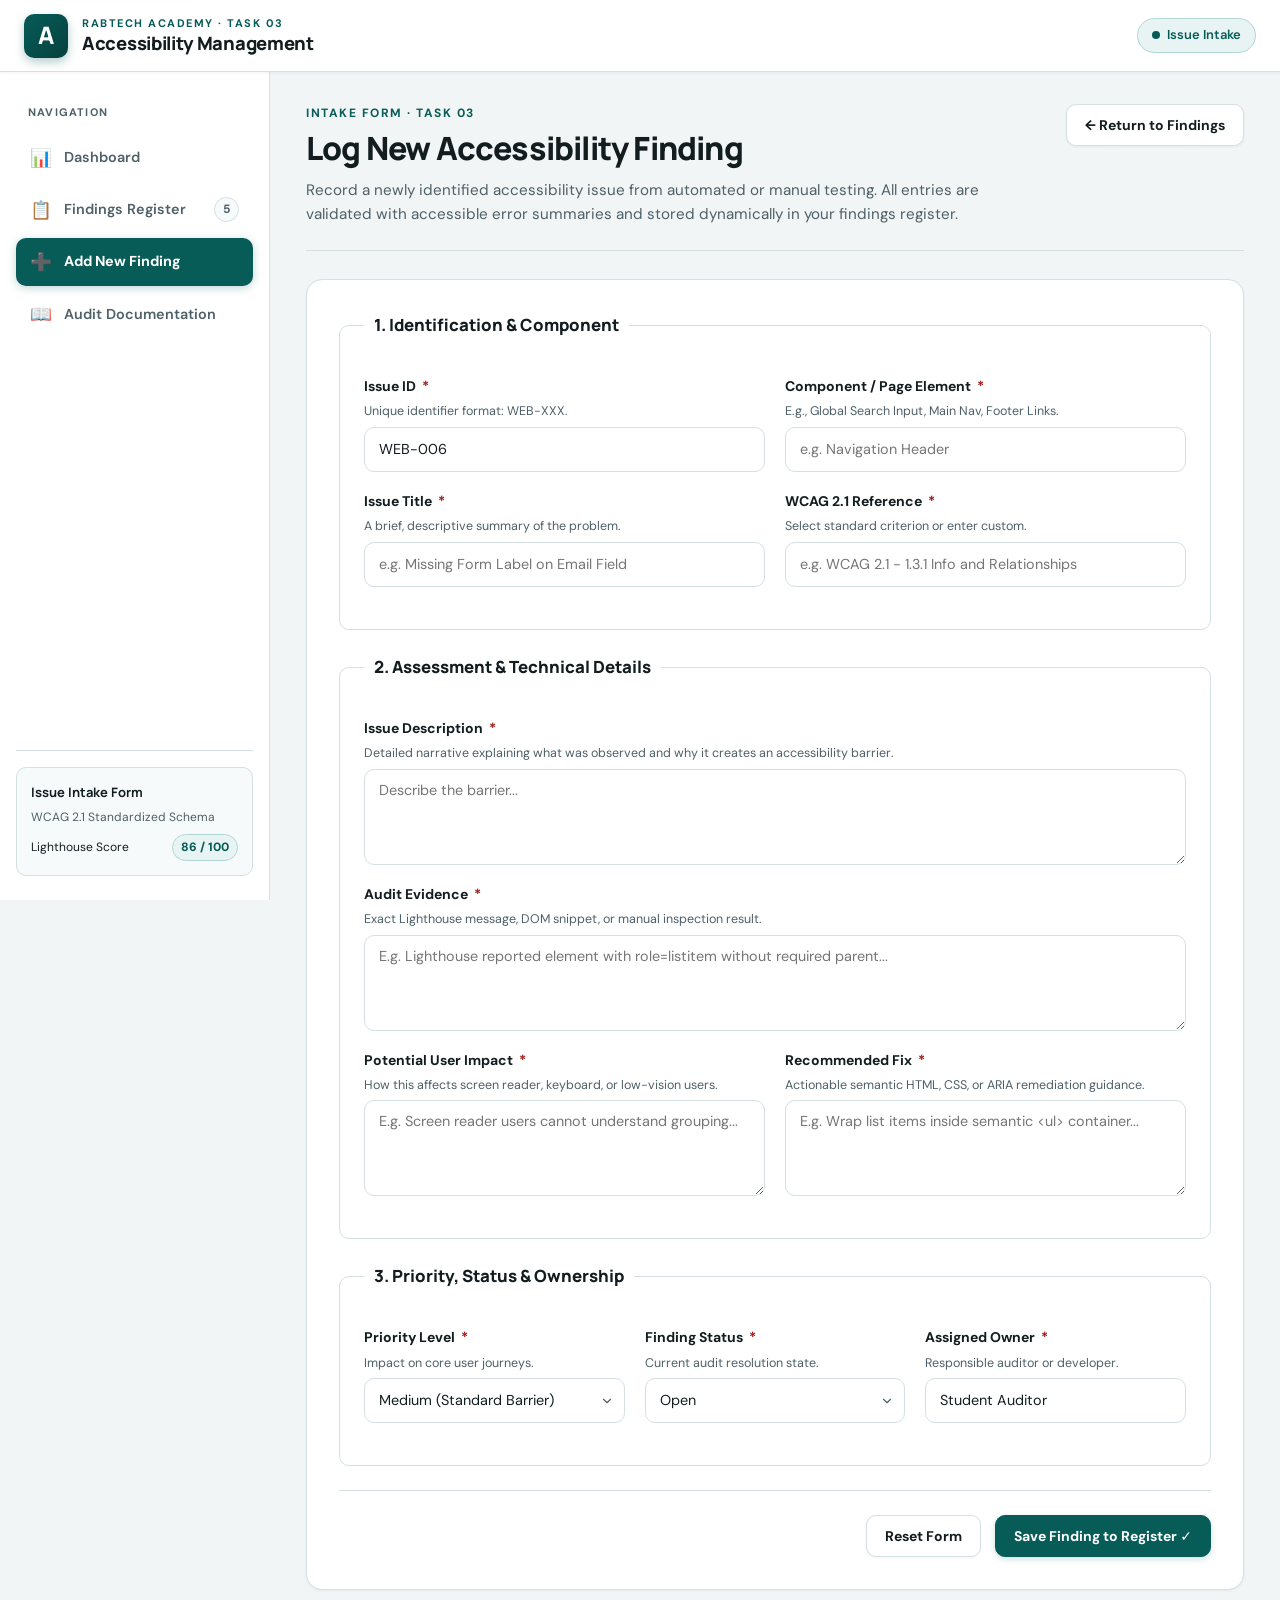
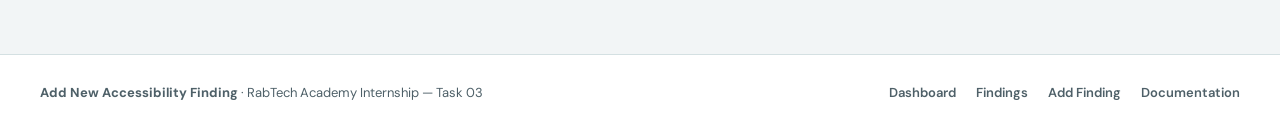
==== add-finding.html @ ec505fa7 "Complete Task 03 - Accessible HTML5 Dashboard Implementation" ====
<!DOCTYPE html>
<html lang="en">
<head>
    <meta charset="UTF-8">
    <meta name="viewport" content="width=device-width, initial-scale=1.0">
    <meta name="description" content="Log a new accessibility finding for the National Portal of India audit with accessible form controls and instant persistence.">
    <title>Add New Finding | Accessibility Management Dashboard</title>
    <link rel="stylesheet" href="style.css">
    <script src="script.js" defer></script>
</head>
<body>

    <a href="#main" class="skip-link">Skip to main content</a>

    <!-- Top Application Header -->
    <header class="app-header">
        <div class="app-header-inner">
            <a href="index.html" class="brand-wrapper" aria-label="Accessibility Audit Dashboard Home">
                <div class="logo" aria-hidden="true">A</div>
                <div class="brand-text">
                    <p class="brand-tag">RabTech Academy · Task 03</p>
                    <span class="brand-title">Accessibility Management</span>
                </div>
            </a>

            <div class="header-actions">
                <span class="status-badge">
                    <span class="status-indicator-dot" aria-hidden="true"></span>
                    Issue Intake
                </span>

                <button id="menu-toggle"
                        type="button"
                        class="menu-toggle"
                        aria-expanded="false"
                        aria-controls="app-sidebar"
                        aria-label="Toggle navigation menu">
                    <span class="menu-icon" aria-hidden="true">
                        <span></span>
                        <span></span>
                        <span></span>
                    </span>
                </button>
            </div>
        </div>
    </header>

    <!-- Application Shell Layout -->
    <div class="app-layout">

        <!-- Mobile Backdrop Overlay -->
        <div id="sidebar-backdrop" class="sidebar-backdrop" aria-hidden="true"></div>

        <!-- Sidebar Navigation Landmark -->
        <aside id="app-sidebar" class="app-sidebar" aria-label="Sidebar Navigation">
            <div class="sidebar-nav-section">
                <p class="sidebar-label">Navigation</p>
                <nav class="sidebar-nav" aria-label="Primary Navigation">
                    <ul class="sidebar-menu">
                        <li>
                            <a href="index.html" class="sidebar-link">
                                <span class="icon" aria-hidden="true">📊</span>
                                <span>Dashboard</span>
                            </a>
                        </li>
                        <li>
                            <a href="findings.html" class="sidebar-link">
                                <span class="icon" aria-hidden="true">📋</span>
                                <span>Findings Register</span>
                                <span class="nav-counter"><span class="nav-findings-count">5</span><span class="visually-hidden"> recorded findings</span></span>
                            </a>
                        </li>
                        <li>
                            <a href="add-finding.html" class="sidebar-link" aria-current="page">
                                <span class="icon" aria-hidden="true">➕</span>
                                <span>Add New Finding</span>
                            </a>
                        </li>
                        <li>
                            <a href="documentation.html" class="sidebar-link">
                                <span class="icon" aria-hidden="true">📖</span>
                                <span>Audit Documentation</span>
                            </a>
                        </li>
                    </ul>
                </nav>
            </div>

            <div class="sidebar-footer">
                <div class="sidebar-audit-card">
                    <h3>Issue Intake Form</h3>
                    <p>WCAG 2.1 Standardized Schema</p>
                    <div class="audit-meta-row">
                        <span>Lighthouse Score</span>
                        <span class="audit-score-pill">86 / 100</span>
                    </div>
                </div>
            </div>
        </aside>

        <!-- Main Content Area Landmark -->
        <main id="main" class="app-main" tabindex="-1">
            <div class="main-content-container">

                <!-- Page Header Hero Section -->
                <section class="page-hero" aria-labelledby="add-finding-heading">
                    <div class="hero-content">
                        <p class="eyebrow">Intake Form · Task 03</p>
                        <h1 id="add-finding-heading">Log New Accessibility Finding</h1>
                        <p class="page-description">
                            Record a newly identified accessibility issue from automated or manual testing.
                            All entries are validated with accessible error summaries and stored dynamically in
                            your findings register.
                        </p>
                    </div>

                    <div class="hero-actions">
                        <a href="findings.html" class="button secondary">
                            ← Return to Findings
                        </a>
                    </div>
                </section>

                <!-- Form Card Section -->
                <section class="form-card" aria-labelledby="form-section-heading">
                    <h2 id="form-section-heading" class="visually-hidden">New Finding Form</h2>

                    <!-- Accessible Form Error Summary (WCAG 3.3.1 / 3.3.3) -->
                    <div id="error-summary" class="form-error-summary" role="alert" tabindex="-1">
                        <h3 class="error-summary-heading">
                            <span aria-hidden="true">⚠️</span>
                            <span>There are issues that need your attention</span>
                        </h3>
                        <ol id="error-summary-list" class="error-summary-list">
                            <!-- Populated dynamically by script.js -->
                        </ol>
                    </div>

                    <!-- Accessible Success Notification (WCAG 4.1.3) -->
                    <div id="success-banner" class="form-success-banner" role="status" tabindex="-1" aria-live="polite">
                        <h3 class="success-banner-heading">
                            <span aria-hidden="true">✓</span>
                            <span>Finding successfully recorded!</span>
                        </h3>
                        <p class="success-banner-text">
                            The new accessibility issue has been persisted to the findings register and will appear in exports.
                            <a href="findings.html"><strong>View in Findings Register →</strong></a>
                        </p>
                    </div>

                    <!-- Main Finding Submission Form -->
                    <form id="add-finding-form" novalidate>

                        <!-- Fieldset 1: Identification & Metadata -->
                        <fieldset class="form-fieldset">
                            <legend class="form-legend">1. Identification &amp; Component</legend>

                            <div class="form-grid-2col">
                                <div class="form-group">
                                    <label for="finding-id" class="form-label">
                                        <span>Issue ID <span class="required-mark" aria-hidden="true">*</span></span>
                                        <span class="visually-hidden">(required)</span>
                                    </label>
                                    <p id="finding-id-hint" class="form-hint">Unique identifier format: WEB-XXX.</p>
                                    <input type="text"
                                           id="finding-id"
                                           name="finding-id"
                                           class="form-control"
                                           required
                                          
                                           aria-describedby="finding-id-hint finding-id-error">
                                    <span id="finding-id-error" class="field-error-message" role="alert"></span>
                                </div>

                                <div class="form-group">
                                    <label for="component-name" class="form-label">
                                        <span>Component / Page Element <span class="required-mark" aria-hidden="true">*</span></span>
                                        <span class="visually-hidden">(required)</span>
                                    </label>
                                    <p id="component-name-hint" class="form-hint">E.g., Global Search Input, Main Nav, Footer Links.</p>
                                    <input type="text"
                                           id="component-name"
                                           name="component-name"
                                           class="form-control"
                                           placeholder="e.g. Navigation Header"
                                           required
                                          
                                           aria-describedby="component-name-hint component-name-error">
                                    <span id="component-name-error" class="field-error-message" role="alert"></span>
                                </div>
                            </div>

                            <div class="form-grid-2col">
                                <div class="form-group">
                                    <label for="finding-title" class="form-label">
                                        <span>Issue Title <span class="required-mark" aria-hidden="true">*</span></span>
                                        <span class="visually-hidden">(required)</span>
                                    </label>
                                    <p id="finding-title-hint" class="form-hint">A brief, descriptive summary of the problem.</p>
                                    <input type="text"
                                           id="finding-title"
                                           name="finding-title"
                                           class="form-control"
                                           placeholder="e.g. Missing Form Label on Email Field"
                                           required
                                          
                                           aria-describedby="finding-title-hint finding-title-error">
                                    <span id="finding-title-error" class="field-error-message" role="alert"></span>
                                </div>

                                <div class="form-group">
                                    <label for="wcag-reference" class="form-label">
                                        <span>WCAG 2.1 Reference <span class="required-mark" aria-hidden="true">*</span></span>
                                        <span class="visually-hidden">(required)</span>
                                    </label>
                                    <p id="wcag-reference-hint" class="form-hint">Select standard criterion or enter custom.</p>
                                    <input type="text"
                                           id="wcag-reference"
                                           name="wcag-reference"
                                           class="form-control"
                                           list="wcag-suggestions"
                                           placeholder="e.g. WCAG 2.1 - 1.3.1 Info and Relationships"
                                           required
                                          
                                           aria-describedby="wcag-reference-hint wcag-reference-error">
                                    <datalist id="wcag-suggestions">
                                        <option value="WCAG 2.1 - 1.1.1 Non-text Content (A)">
                                        <option value="WCAG 2.1 - 1.3.1 Info and Relationships (A)">
                                        <option value="WCAG 2.1 - 1.4.3 Contrast (Minimum) (AA)">
                                        <option value="WCAG 2.1 - 2.1.1 Keyboard (A)">
                                        <option value="WCAG 2.1 - 2.4.4 Link Purpose (In Context) (A)">
                                        <option value="WCAG 2.1 - 2.4.7 Focus Visible (AA)">
                                        <option value="WCAG 2.1 - 2.5.5 Target Size (Enhanced)">
                                        <option value="WCAG 2.1 - 4.1.2 Name, Role, Value (A)">
                                    </datalist>
                                    <span id="wcag-reference-error" class="field-error-message" role="alert"></span>
                                </div>
                            </div>
                        </fieldset>

                        <!-- Fieldset 2: Audit Assessment & Technical Details -->
                        <fieldset class="form-fieldset">
                            <legend class="form-legend">2. Assessment &amp; Technical Details</legend>

                            <div class="form-group">
                                <label for="issue-description" class="form-label">
                                    <span>Issue Description <span class="required-mark" aria-hidden="true">*</span></span>
                                    <span class="visually-hidden">(required)</span>
                                </label>
                                <p id="issue-description-hint" class="form-hint">Detailed narrative explaining what was observed and why it creates an accessibility barrier.</p>
                                <textarea id="issue-description"
                                          name="issue-description"
                                          class="form-control"
                                          rows="3"
                                          placeholder="Describe the barrier..."
                                          required
                                         
                                          aria-describedby="issue-description-hint issue-description-error"></textarea>
                                <span id="issue-description-error" class="field-error-message" role="alert"></span>
                            </div>

                            <div class="form-group">
                                <label for="audit-evidence" class="form-label">
                                    <span>Audit Evidence <span class="required-mark" aria-hidden="true">*</span></span>
                                    <span class="visually-hidden">(required)</span>
                                </label>
                                <p id="audit-evidence-hint" class="form-hint">Exact Lighthouse message, DOM snippet, or manual inspection result.</p>
                                <textarea id="audit-evidence"
                                          name="audit-evidence"
                                          class="form-control"
                                          rows="2"
                                          placeholder="E.g. Lighthouse reported element with role=listitem without required parent..."
                                          required
                                         
                                          aria-describedby="audit-evidence-hint audit-evidence-error"></textarea>
                                <span id="audit-evidence-error" class="field-error-message" role="alert"></span>
                            </div>

                            <div class="form-grid-2col">
                                <div class="form-group">
                                    <label for="user-impact" class="form-label">
                                        <span>Potential User Impact <span class="required-mark" aria-hidden="true">*</span></span>
                                        <span class="visually-hidden">(required)</span>
                                    </label>
                                    <p id="user-impact-hint" class="form-hint">How this affects screen reader, keyboard, or low-vision users.</p>
                                    <textarea id="user-impact"
                                              name="user-impact"
                                              class="form-control"
                                              rows="2"
                                              placeholder="E.g. Screen reader users cannot understand grouping..."
                                              required
                                             
                                              aria-describedby="user-impact-hint user-impact-error"></textarea>
                                    <span id="user-impact-error" class="field-error-message" role="alert"></span>
                                </div>

                                <div class="form-group">
                                    <label for="recommended-fix" class="form-label">
                                        <span>Recommended Fix <span class="required-mark" aria-hidden="true">*</span></span>
                                        <span class="visually-hidden">(required)</span>
                                    </label>
                                    <p id="recommended-fix-hint" class="form-hint">Actionable semantic HTML, CSS, or ARIA remediation guidance.</p>
                                    <textarea id="recommended-fix"
                                              name="recommended-fix"
                                              class="form-control"
                                              rows="2"
                                              placeholder="E.g. Wrap list items inside semantic <ul> container..."
                                              required
                                             
                                              aria-describedby="recommended-fix-hint recommended-fix-error"></textarea>
                                    <span id="recommended-fix-error" class="field-error-message" role="alert"></span>
                                </div>
                            </div>
                        </fieldset>

                        <!-- Fieldset 3: Classification & Ownership -->
                        <fieldset class="form-fieldset">
                            <legend class="form-legend">3. Priority, Status &amp; Ownership</legend>

                            <div class="form-grid-3col">
                                <div class="form-group">
                                    <label for="finding-priority" class="form-label">
                                        <span>Priority Level <span class="required-mark" aria-hidden="true">*</span></span>
                                        <span class="visually-hidden">(required)</span>
                                    </label>
                                    <p id="finding-priority-hint" class="form-hint">Impact on core user journeys.</p>
                                    <select id="finding-priority"
                                            name="finding-priority"
                                            class="form-control filter-select"
                                            required
                                           
                                            aria-describedby="finding-priority-hint finding-priority-error">
                                        <option value="">Select priority...</option>
                                        <option value="High">High (Critical Barrier)</option>
                                        <option value="Medium" selected>Medium (Standard Barrier)</option>
                                        <option value="Low">Low (Minor Advisory)</option>
                                    </select>
                                    <span id="finding-priority-error" class="field-error-message" role="alert"></span>
                                </div>

                                <div class="form-group">
                                    <label for="finding-status" class="form-label">
                                        <span>Finding Status <span class="required-mark" aria-hidden="true">*</span></span>
                                        <span class="visually-hidden">(required)</span>
                                    </label>
                                    <p id="finding-status-hint" class="form-hint">Current audit resolution state.</p>
                                    <select id="finding-status"
                                            name="finding-status"
                                            class="form-control filter-select"
                                            required
                                           
                                            aria-describedby="finding-status-hint finding-status-error">
                                        <option value="">Select status...</option>
                                        <option value="Open" selected>Open</option>
                                        <option value="Needs verification">Needs Verification</option>
                                        <option value="In Progress">In Progress</option>
                                        <option value="Resolved">Resolved</option>
                                    </select>
                                    <span id="finding-status-error" class="field-error-message" role="alert"></span>
                                </div>

                                <div class="form-group">
                                    <label for="finding-owner" class="form-label">
                                        <span>Assigned Owner <span class="required-mark" aria-hidden="true">*</span></span>
                                        <span class="visually-hidden">(required)</span>
                                    </label>
                                    <p id="finding-owner-hint" class="form-hint">Responsible auditor or developer.</p>
                                    <input type="text"
                                           id="finding-owner"
                                           name="finding-owner"
                                           class="form-control"
                                           value="Student Auditor"
                                           required
                                          
                                           aria-describedby="finding-owner-hint finding-owner-error">
                                    <span id="finding-owner-error" class="field-error-message" role="alert"></span>
                                </div>
                            </div>
                        </fieldset>

                        <!-- Form Actions Bar -->
                        <div class="form-actions-bar">
                            <button type="reset" class="button secondary">
                                Reset Form
                            </button>
                            <button type="submit" class="button primary">
                                Save Finding to Register ✓
                            </button>
                        </div>
                    </form>
                </section>

            </div>
        </main>
    </div>

    <!-- App Footer Landmark -->
    <footer class="app-footer">
        <div class="footer-inner">
            <div>
                <span><strong>Add New Accessibility Finding</strong></span> ·
                <span>RabTech Academy Internship — Task 03</span>
            </div>
            <nav aria-label="Footer Quick Links">
                <ul class="footer-nav-list">
                    <li><a href="index.html">Dashboard</a></li>
                    <li><a href="findings.html">Findings</a></li>
                    <li><a href="add-finding.html">Add Finding</a></li>
                    <li><a href="documentation.html">Documentation</a></li>
                </ul>
            </nav>
        </div>
    </footer>

</body>
</html>
---- style.css ----
/* ==========================================================================
   Accessibility Audit Dashboard — Enterprise Stylesheet
   Task: RabTech Academy Internship – Task 03
   Topic: Semantic HTML5 & Accessible Component Architecture
   ========================================================================== */

@import url('https://fonts.googleapis.com/css2?family=DM+Sans:ital,wght@0,400;0,500;0,600;0,700;1,400&family=Manrope:wght@500;600;700;800&family=JetBrains+Mono:wght@400;500;600&display=swap');

/* --------------------------------------------------------------------------
   Design Tokens & CSS Custom Properties
   All color pairings meet or exceed WCAG 2.1 AA (4.5:1 for body, 3:1 for large)
   and many achieve WCAG AAA (7:1).
   -------------------------------------------------------------------------- */
:root {
    /* Brand & Primary Colors */
    --primary: #075c58;            /* Contrast vs white: 7.2:1 (AAA) */
    --primary-hover: #05413e;      /* Contrast vs white: 10.3:1 (AAA) */
    --primary-light: #0d827c;      /* Supporting teal */
    --primary-subtle: #e8f4f3;     /* Light teal background tint */
    --primary-border: #b0d7d4;     /* Subtle teal border */

    /* Neutrals & Surfaces */
    --bg-canvas: #f2f5f6;          /* Clean enterprise slate/gray */
    --bg-surface: #ffffff;         /* White card & panel background */
    --bg-surface-alt: #f7fafb;     /* Light table header / subtle section */
    --bg-surface-elevated: #ffffff;/* Modals & dropdowns */
    --border: #d4e0e2;             /* 3:1+ vs white for UI components */
    --border-light: #e5ecee;       /* Inner subtle dividers */

    /* Typography Colors */
    --text: #131d20;               /* Primary text (contrast: 17.5:1 - AAA) */
    --text-muted: #4e6068;         /* Secondary text (contrast: 5.6:1 - AA) */
    --text-subtle: #677981;        /* Captions & small metadata (4.5:1+ - AA) */
    --text-inverse: #ffffff;       /* Text on primary surfaces */

    /* Semantic Status & Priority Badges */
    /* High / Open / Danger */
    --red: #9e1c1c;                /* Contrast vs white: 7.4:1 (AAA) */
    --red-bg: #fdeeee;             /* High contrast pairing with --red */
    --red-border: #f7bebe;

    /* Medium / Needs Verification / Warning */
    --amber: #734500;              /* Contrast vs white: 6.9:1 (AA large & body) */
    --amber-bg: #fff5e0;
    --amber-border: #fedc9c;

    /* Low / Resolved / Success */
    --green: #116843;              /* Contrast vs white: 5.7:1 (AA) */
    --green-bg: #eaf8f1;
    --green-border: #a2e2be;

    /* Info / Blue */
    --blue: #0b5394;               /* Contrast vs white: 7.3:1 (AAA) */
    --blue-bg: #eef5fc;
    --blue-border: #b8d6f6;

    /* Accessibility Focus Ring (WCAG 2.4.7 & 2.4.11) */
    --focus-ring: #c46800;         /* High visibility amber outline */
    --focus-ring-alt: #075c58;

    /* Typography */
    --font-sans: 'DM Sans', system-ui, -apple-system, BlinkMacSystemFont, 'Segoe UI', Roboto, sans-serif;
    --font-heading: 'Manrope', var(--font-sans);
    --font-mono: 'JetBrains Mono', Consolas, Monaco, monospace;

    /* Shadows & Radii */
    --shadow-sm: 0 1px 3px rgba(19, 29, 32, 0.05);
    --shadow-md: 0 4px 14px rgba(19, 29, 32, 0.07);
    --shadow-lg: 0 12px 32px rgba(19, 29, 32, 0.1);
    --shadow-dialog: 0 24px 64px rgba(15, 27, 30, 0.28);
    --radius-sm: 6px;
    --radius-md: 10px;
    --radius-lg: 16px;
    --radius-pill: 9999px;

    /* Layout dimensions */
    --header-height: 72px;
    --sidebar-width: 270px;
    --content-max-width: 1200px;
    --transition-speed: 0.2s;
}

/* --------------------------------------------------------------------------
   CSS Reset & Base Rules
   -------------------------------------------------------------------------- */
*,
*::before,
*::after {
    box-sizing: border-box;
}

html {
    scroll-behavior: smooth;
    font-size: 16px;
    -webkit-text-size-adjust: 100%;
}

body {
    margin: 0;
    padding: 0;
    background-color: var(--bg-canvas);
    color: var(--text);
    font-family: var(--font-sans);
    font-size: 0.9375rem; /* 15px */
    line-height: 1.6;
    min-height: 100vh;
    display: flex;
    flex-direction: column;
}

/* Accessible focus styling for all interactive elements */
:focus-visible {
    outline: 3px solid var(--focus-ring);
    outline-offset: 3px;
    border-radius: 2px;
}

a {
    color: var(--primary);
    text-decoration: underline;
    text-underline-offset: 2px;
}

a:hover {
    color: var(--primary-hover);
}

button,
input,
select,
textarea {
    font: inherit;
    color: inherit;
}

img {
    max-width: 100%;
    height: auto;
    display: block;
}

/* --------------------------------------------------------------------------
   Accessibility Utilities: Skip Link & Visually Hidden
   -------------------------------------------------------------------------- */
.skip-link {
    position: absolute;
    top: -90px;
    left: 20px;
    z-index: 10000;
    padding: 12px 20px;
    background-color: var(--text);
    color: var(--text-inverse);
    border: 2px solid var(--focus-ring);
    border-radius: var(--radius-sm);
    font-weight: 700;
    font-size: 0.95rem;
    text-decoration: none;
    box-shadow: var(--shadow-lg);
    transition: top 0.15s ease;
}

.skip-link:focus,
.skip-link:focus-visible {
    top: 16px;
    outline: 3px solid var(--focus-ring);
    outline-offset: 2px;
}

.visually-hidden {
    position: absolute !important;
    width: 1px !important;
    height: 1px !important;
    padding: 0 !important;
    margin: -1px !important;
    overflow: hidden !important;
    clip: rect(0, 0, 0, 0) !important;
    white-space: nowrap !important;
    border: 0 !important;
}

/* --------------------------------------------------------------------------
   App Header & Top Navigation Bar
   -------------------------------------------------------------------------- */
.app-header {
    height: var(--header-height);
    background-color: var(--bg-surface);
    border-bottom: 1px solid var(--border);
    position: sticky;
    top: 0;
    z-index: 900;
    box-shadow: var(--shadow-sm);
}

.app-header-inner {
    max-width: 100%;
    height: 100%;
    padding: 0 24px;
    display: flex;
    align-items: center;
    justify-content: space-between;
    gap: 16px;
}

.brand-wrapper {
    display: flex;
    align-items: center;
    gap: 14px;
    text-decoration: none;
    color: inherit;
}

.brand-wrapper:hover .logo {
    transform: scale(1.03);
}

.logo {
    display: grid;
    place-items: center;
    width: 44px;
    height: 44px;
    border-radius: var(--radius-md);
    background: linear-gradient(135deg, var(--primary), var(--primary-hover));
    color: var(--text-inverse);
    font-family: var(--font-heading);
    font-size: 1.5rem;
    font-weight: 800;
    box-shadow: 0 4px 10px rgba(7, 92, 88, 0.3);
    transition: transform var(--transition-speed) ease;
}

.brand-text {
    display: flex;
    flex-direction: column;
}

.brand-tag {
    font-size: 0.6875rem;
    font-weight: 700;
    letter-spacing: 1.5px;
    text-transform: uppercase;
    color: var(--primary);
    margin: 0;
    line-height: 1.2;
}

.brand-title {
    font-family: var(--font-heading);
    font-size: 1.15rem;
    font-weight: 800;
    letter-spacing: -0.3px;
    color: var(--text);
    margin: 2px 0 0;
    line-height: 1.2;
}

/* Header Right Actions */
.header-actions {
    display: flex;
    align-items: center;
    gap: 14px;
}

.status-badge {
    display: inline-flex;
    align-items: center;
    gap: 7px;
    padding: 6px 14px;
    border-radius: var(--radius-pill);
    background-color: var(--primary-subtle);
    border: 1px solid var(--primary-border);
    color: var(--primary);
    font-size: 0.8125rem;
    font-weight: 600;
    white-space: nowrap;
}

.status-indicator-dot {
    width: 8px;
    height: 8px;
    border-radius: 50%;
    background-color: var(--primary);
    display: inline-block;
}

/* Mobile Menu Toggle Button */
.menu-toggle {
    display: none;
    align-items: center;
    justify-content: center;
    width: 42px;
    height: 42px;
    border: 1px solid var(--border);
    border-radius: var(--radius-md);
    background: var(--bg-surface);
    color: var(--text);
    cursor: pointer;
    padding: 0;
}

.menu-toggle:hover {
    background-color: var(--bg-surface-alt);
    border-color: var(--primary);
}

.menu-icon {
    display: flex;
    flex-direction: column;
    justify-content: center;
    gap: 5px;
    width: 20px;
    height: 20px;
}

.menu-icon span {
    display: block;
    width: 100%;
    height: 2px;
    background-color: var(--text);
    border-radius: 2px;
    transition: transform var(--transition-speed) ease, opacity var(--transition-speed) ease;
}

/* --------------------------------------------------------------------------
   App Layout (Shell: Sidebar + Main Content)
   -------------------------------------------------------------------------- */
.app-layout {
    display: flex;
    flex: 1 0 auto;
    width: 100%;
    position: relative;
}

/* Sidebar Landmark */
.app-sidebar {
    width: var(--sidebar-width);
    flex-shrink: 0;
    background-color: var(--bg-surface);
    border-right: 1px solid var(--border);
    display: flex;
    flex-direction: column;
    justify-content: space-between;
    padding: 24px 16px;
    position: sticky;
    top: var(--header-height);
    height: calc(100vh - var(--header-height));
    overflow-y: auto;
    z-index: 800;
}

.sidebar-nav-section {
    display: flex;
    flex-direction: column;
    gap: 8px;
}

.sidebar-label {
    font-size: 0.6875rem;
    font-weight: 700;
    letter-spacing: 1.2px;
    text-transform: uppercase;
    color: var(--text-muted);
    padding: 0 12px;
    margin: 8px 0 4px;
}

.sidebar-menu {
    list-style: none;
    margin: 0;
    padding: 0;
    display: flex;
    flex-direction: column;
    gap: 4px;
}

.sidebar-link {
    display: flex;
    align-items: center;
    gap: 12px;
    padding: 10px 14px;
    border-radius: var(--radius-md);
    color: var(--text-muted);
    text-decoration: none;
    font-weight: 600;
    font-size: 0.9rem;
    transition: background-color var(--transition-speed) ease, color var(--transition-speed) ease;
}

.sidebar-link .icon {
    font-size: 1.1rem;
    width: 22px;
    text-align: center;
    display: inline-flex;
    justify-content: center;
}

.sidebar-link:hover {
    background-color: var(--primary-subtle);
    color: var(--primary);
}

.sidebar-link[aria-current="page"] {
    background-color: var(--primary);
    color: var(--text-inverse);
    font-weight: 700;
    box-shadow: 0 2px 8px rgba(7, 92, 88, 0.25);
}

.sidebar-link[aria-current="page"] .icon {
    color: var(--text-inverse);
}

.nav-counter {
    margin-left: auto;
    background-color: var(--bg-surface-alt);
    border: 1px solid var(--border);
    color: var(--text-muted);
    font-size: 0.75rem;
    font-weight: 700;
    padding: 2px 8px;
    border-radius: var(--radius-pill);
}

.sidebar-link[aria-current="page"] .nav-counter {
    background-color: rgba(255, 255, 255, 0.25);
    border-color: transparent;
    color: var(--text-inverse);
}

/* Sidebar Footer / Audit Quick Summary */
.sidebar-footer {
    padding-top: 16px;
    border-top: 1px solid var(--border);
}

.sidebar-audit-card {
    background-color: var(--bg-surface-alt);
    border: 1px solid var(--border);
    border-radius: var(--radius-md);
    padding: 14px;
}

.sidebar-audit-card h3 {
    margin: 0 0 6px;
    font-size: 0.8125rem;
    font-family: var(--font-heading);
    color: var(--text);
}

.sidebar-audit-card p {
    margin: 0 0 8px;
    font-size: 0.75rem;
    color: var(--text-muted);
    line-height: 1.4;
}

.audit-meta-row {
    display: flex;
    justify-content: space-between;
    align-items: center;
    font-size: 0.75rem;
}

.audit-score-pill {
    background-color: var(--primary-subtle);
    color: var(--primary);
    font-weight: 800;
    padding: 3px 8px;
    border-radius: var(--radius-pill);
    border: 1px solid var(--primary-border);
}

/* Mobile Sidebar Backdrop */
.sidebar-backdrop {
    display: none;
    position: fixed;
    top: 0;
    left: 0;
    width: 100vw;
    height: 100vh;
    background-color: rgba(19, 29, 32, 0.45);
    backdrop-filter: blur(2px);
    z-index: 750;
}

/* --------------------------------------------------------------------------
   Main Content Area Landmark
   -------------------------------------------------------------------------- */
.app-main {
    flex: 1 1 0;
    min-width: 0;
    padding: 32px 36px 64px;
    display: flex;
    flex-direction: column;
}

.main-content-container {
    max-width: var(--content-max-width);
    width: 100%;
    margin: 0 auto;
}

/* Page Header / Hero Section */
.page-hero {
    display: flex;
    justify-content: space-between;
    align-items: flex-start;
    gap: 24px;
    margin-bottom: 28px;
    padding-bottom: 24px;
    border-bottom: 1px solid var(--border);
}

.hero-content {
    max-width: 760px;
}

.eyebrow {
    margin: 0 0 6px;
    color: var(--primary);
    font-size: 0.75rem;
    font-weight: 700;
    letter-spacing: 1.5px;
    text-transform: uppercase;
}

h1 {
    margin: 0;
    font-family: var(--font-heading);
    font-size: clamp(1.75rem, 2.5vw, 2.25rem);
    font-weight: 800;
    letter-spacing: -0.8px;
    line-height: 1.2;
    color: var(--text);
}

h2 {
    margin: 0;
    font-family: var(--font-heading);
    font-size: clamp(1.3rem, 2vw, 1.6rem);
    font-weight: 800;
    letter-spacing: -0.5px;
    line-height: 1.3;
    color: var(--text);
}

h3 {
    margin: 0;
    font-family: var(--font-heading);
    font-size: 1.1rem;
    font-weight: 700;
    color: var(--text);
}

.page-description {
    margin: 10px 0 0;
    color: var(--text-muted);
    font-size: 0.95rem;
    line-height: 1.6;
}

.hero-actions {
    display: flex;
    align-items: center;
    gap: 12px;
    flex-wrap: wrap;
    flex-shrink: 0;
}

/* --------------------------------------------------------------------------
   Buttons & Interactive Elements
   -------------------------------------------------------------------------- */
.button {
    min-height: 42px;
    padding: 9px 18px;
    display: inline-flex;
    align-items: center;
    justify-content: center;
    gap: 8px;
    border: 1px solid transparent;
    border-radius: var(--radius-md);
    text-decoration: none;
    font-size: 0.875rem;
    font-weight: 700;
    cursor: pointer;
    line-height: 1.2;
    transition: background-color var(--transition-speed) ease,
                border-color var(--transition-speed) ease,
                transform 0.15s ease,
                box-shadow var(--transition-speed) ease;
}

.button:hover {
    transform: translateY(-1px);
}

.button:active {
    transform: translateY(0);
}

.button.primary {
    color: var(--text-inverse);
    background-color: var(--primary);
    border-color: var(--primary);
    box-shadow: 0 2px 6px rgba(7, 92, 88, 0.2);
}

.button.primary:hover {
    background-color: var(--primary-hover);
    border-color: var(--primary-hover);
    box-shadow: 0 4px 12px rgba(7, 92, 88, 0.3);
}

.button.secondary {
    color: var(--text);
    background-color: var(--bg-surface);
    border-color: var(--border);
    box-shadow: var(--shadow-sm);
}

.button.secondary:hover {
    background-color: var(--bg-surface-alt);
    border-color: var(--text-muted);
}

.button.outline-teal {
    color: var(--primary);
    background-color: transparent;
    border-color: var(--primary);
}

.button.outline-teal:hover {
    background-color: var(--primary-subtle);
}

.button.danger {
    color: var(--text-inverse);
    background-color: var(--red);
    border-color: var(--red);
}

.button.danger:hover {
    background-color: #821515;
}

/* --------------------------------------------------------------------------
   Stat Cards & Metric Panels
   -------------------------------------------------------------------------- */
.stats-grid {
    display: grid;
    grid-template-columns: 1.35fr 1fr 1fr 1fr;
    gap: 18px;
    margin-bottom: 28px;
}

.stat-card {
    background-color: var(--bg-surface);
    border: 1px solid var(--border);
    border-radius: var(--radius-lg);
    padding: 22px;
    box-shadow: var(--shadow-sm);
    display: flex;
    flex-direction: column;
    justify-content: space-between;
    transition: border-color var(--transition-speed) ease, box-shadow var(--transition-speed) ease;
}

.stat-card:hover {
    border-color: var(--primary-border);
    box-shadow: var(--shadow-md);
}

.stat-header {
    display: flex;
    justify-content: space-between;
    align-items: center;
    margin-bottom: 10px;
}

.stat-label {
    margin: 0;
    color: var(--text-muted);
    font-size: 0.8125rem;
    font-weight: 700;
    text-transform: uppercase;
    letter-spacing: 0.5px;
}

.score-display {
    display: flex;
    align-items: baseline;
    font-family: var(--font-heading);
    font-size: 2.75rem;
    font-weight: 800;
    letter-spacing: -2px;
    color: var(--primary);
    line-height: 1;
    margin: 8px 0;
}

.score-display span {
    font-size: 1rem;
    font-weight: 700;
    letter-spacing: 0;
    color: var(--text-muted);
    margin-left: 4px;
}

.stat-metric {
    font-family: var(--font-heading);
    font-size: 2.25rem;
    font-weight: 800;
    letter-spacing: -1px;
    line-height: 1;
    margin: 8px 0;
    color: var(--text);
}

.stat-metric.text-amber {
    color: var(--amber);
}

.stat-metric.text-red {
    color: var(--red);
}

.stat-metric.text-status {
    font-size: 1.3rem;
    letter-spacing: normal;
    color: var(--amber);
}

.progress-bar-container {
    height: 8px;
    overflow: hidden;
    border-radius: var(--radius-pill);
    background-color: var(--border-light);
    margin-top: 10px;
}

.progress-bar-fill {
    height: 100%;
    background: linear-gradient(90deg, var(--primary), var(--primary-light));
    border-radius: var(--radius-pill);
    transition: width 0.6s cubic-bezier(0.4, 0, 0.2, 1);
}

.stat-subtext {
    margin: 8px 0 0;
    color: var(--text-subtle);
    font-size: 0.78125rem;
}

/* --------------------------------------------------------------------------
   Panels, Content Cards & Dashboard Grids
   -------------------------------------------------------------------------- */
.panel {
    background-color: var(--bg-surface);
    border: 1px solid var(--border);
    border-radius: var(--radius-lg);
    padding: 28px;
    box-shadow: var(--shadow-sm);
    margin-bottom: 28px;
}

.panel-header {
    display: flex;
    justify-content: space-between;
    align-items: center;
    gap: 20px;
    flex-wrap: wrap;
    margin-bottom: 20px;
}

.panel-title-group h2 {
    font-size: 1.35rem;
}

.panel-title-group p {
    margin: 6px 0 0;
    color: var(--text-muted);
    font-size: 0.875rem;
}

/* Quick Navigation / Feature Cards Grid */
.cards-grid {
    display: grid;
    grid-template-columns: repeat(auto-fit, minmax(260px, 1fr));
    gap: 20px;
    margin-bottom: 28px;
}

.feature-card {
    background-color: var(--bg-surface);
    border: 1px solid var(--border);
    border-radius: var(--radius-lg);
    padding: 24px;
    box-shadow: var(--shadow-sm);
    display: flex;
    flex-direction: column;
    justify-content: space-between;
    transition: transform var(--transition-speed) ease, border-color var(--transition-speed) ease, box-shadow var(--transition-speed) ease;
}

.feature-card:hover {
    transform: translateY(-2px);
    border-color: var(--primary-border);
    box-shadow: var(--shadow-md);
}

.feature-card-icon {
    width: 44px;
    height: 44px;
    border-radius: var(--radius-md);
    background-color: var(--primary-subtle);
    color: var(--primary);
    display: grid;
    place-items: center;
    font-size: 1.35rem;
    margin-bottom: 16px;
}

.feature-card h3 {
    margin: 0 0 8px;
    font-size: 1.15rem;
}

.feature-card p {
    margin: 0 0 18px;
    color: var(--text-muted);
    font-size: 0.875rem;
    line-height: 1.5;
    flex-grow: 1;
}

/* --------------------------------------------------------------------------
   Findings Table & Filtering Controls
   -------------------------------------------------------------------------- */
.table-toolbar {
    display: flex;
    flex-wrap: wrap;
    align-items: center;
    gap: 14px;
    margin-bottom: 20px;
    padding: 16px;
    background-color: var(--bg-surface-alt);
    border: 1px solid var(--border);
    border-radius: var(--radius-md);
}

.search-field-wrapper {
    flex: 1 1 280px;
    position: relative;
    display: flex;
    align-items: center;
}

.search-icon {
    position: absolute;
    left: 14px;
    color: var(--text-muted);
    font-size: 1.05rem;
    pointer-events: none;
}

.search-input {
    width: 100%;
    min-height: 42px;
    padding: 8px 14px 8px 40px;
    border: 1px solid var(--border);
    border-radius: var(--radius-md);
    background-color: var(--bg-surface);
    color: var(--text);
    font-size: 0.875rem;
    transition: border-color var(--transition-speed) ease, box-shadow var(--transition-speed) ease;
}

.search-input:focus {
    border-color: var(--primary);
}

.filter-group {
    display: flex;
    align-items: center;
    gap: 8px;
}

.filter-label {
    color: var(--text-muted);
    font-size: 0.8125rem;
    font-weight: 700;
    white-space: nowrap;
}

.filter-select {
    min-height: 42px;
    padding: 8px 34px 8px 12px;
    border: 1px solid var(--border);
    border-radius: var(--radius-md);
    background-color: var(--bg-surface);
    color: var(--text);
    font-size: 0.875rem;
    cursor: pointer;
    appearance: none;
    background-image: url("data:image/svg+xml;charset=UTF-8,%3csvg xmlns='http://www.w3.org/2000/svg' viewBox='0 0 24 24' fill='none' stroke='%234e6068' stroke-width='2' stroke-linecap='round' stroke-linejoin='round'%3e%3cpolyline points='6 9 12 15 18 9'%3e%3c/polyline%3e%3c/svg%3e");
    background-repeat: no-repeat;
    background-position: right 10px center;
    background-size: 14px;
}

.filter-select:focus {
    border-color: var(--primary);
}

.reset-filters-btn {
    min-height: 42px;
    padding: 8px 14px;
    border: 1px solid var(--border);
    border-radius: var(--radius-md);
    background: transparent;
    color: var(--text-muted);
    font-size: 0.8125rem;
    font-weight: 600;
    cursor: pointer;
}

.reset-filters-btn:hover {
    background-color: var(--bg-surface);
    color: var(--text);
}

/* Data Table Container */
.table-responsive-wrapper {
    overflow-x: auto;
    border: 1px solid var(--border);
    border-radius: var(--radius-md);
    background-color: var(--bg-surface);
}

.data-table {
    width: 100%;
    border-collapse: collapse;
    text-align: left;
}

.data-table thead {
    background-color: var(--bg-surface-alt);
    border-bottom: 2px solid var(--border);
}

.data-table th {
    padding: 14px 16px;
    color: var(--text-muted);
    font-size: 0.75rem;
    font-weight: 700;
    letter-spacing: 0.8px;
    text-transform: uppercase;
    white-space: nowrap;
}

.data-table td {
    padding: 16px;
    border-top: 1px solid var(--border-light);
    vertical-align: middle;
    font-size: 0.875rem;
}

.data-table tbody tr:hover {
    background-color: #f9fbfb;
}

.issue-id-tag {
    display: inline-block;
    color: var(--primary);
    font-family: var(--font-mono);
    font-size: 0.78125rem;
    font-weight: 700;
    margin-bottom: 2px;
}

.issue-cell-title {
    display: block;
    font-weight: 700;
    color: var(--text);
    margin-top: 2px;
}

.component-name {
    display: block;
    font-weight: 600;
    color: var(--text);
}

.wcag-ref {
    display: block;
    margin-top: 4px;
    color: var(--text-muted);
    font-size: 0.78125rem;
}

/* Priority & Status Badges */
.badge {
    display: inline-flex;
    align-items: center;
    gap: 6px;
    padding: 4px 10px;
    border-radius: var(--radius-pill);
    font-size: 0.75rem;
    font-weight: 700;
    white-space: nowrap;
    line-height: 1.3;
}

.badge.high,
.badge.open {
    color: var(--red);
    background-color: var(--red-bg);
    border: 1px solid var(--red-border);
}

.badge.medium,
.badge.verify {
    color: var(--amber);
    background-color: var(--amber-bg);
    border: 1px solid var(--amber-border);
}

.badge.low,
.badge.resolved {
    color: var(--green);
    background-color: var(--green-bg);
    border: 1px solid var(--green-border);
}

.badge.in-progress {
    color: var(--blue);
    background-color: var(--blue-bg);
    border: 1px solid var(--blue-border);
}

.action-btn {
    min-height: 36px;
    padding: 6px 14px;
    border: 1px solid var(--border);
    border-radius: var(--radius-sm);
    background-color: var(--bg-surface);
    color: var(--primary);
    font-size: 0.8125rem;
    font-weight: 700;
    cursor: pointer;
    transition: background-color var(--transition-speed) ease, border-color var(--transition-speed) ease;
}

.action-btn:hover {
    background-color: var(--primary-subtle);
    border-color: var(--primary);
}

.empty-state-row {
    padding: 36px !important;
    text-align: center;
    color: var(--text-muted);
}

.table-results-counter {
    margin-top: 14px;
    color: var(--text-muted);
    font-size: 0.8125rem;
    font-weight: 500;
}

/* --------------------------------------------------------------------------
   Accessible Form Styles (Requirement 3: Add New Finding)
   -------------------------------------------------------------------------- */
.form-card {
    background-color: var(--bg-surface);
    border: 1px solid var(--border);
    border-radius: var(--radius-lg);
    padding: 32px;
    box-shadow: var(--shadow-sm);
}

/* Error Summary Box (WCAG 3.3.1 & 3.3.3) */
.form-error-summary {
    display: none;
    background-color: var(--red-bg);
    border: 2px solid var(--red);
    border-radius: var(--radius-md);
    padding: 20px;
    margin-bottom: 28px;
}

.form-error-summary.is-visible {
    display: block;
}

.error-summary-heading {
    display: flex;
    align-items: center;
    gap: 10px;
    color: var(--red);
    font-size: 1.05rem;
    font-weight: 800;
    margin: 0 0 10px;
}

.error-summary-list {
    margin: 0;
    padding-left: 24px;
    color: var(--red);
    font-size: 0.875rem;
}

.error-summary-list li {
    margin-bottom: 6px;
}

.error-summary-list a {
    color: var(--red);
    font-weight: 700;
}

/* Form Success Notice */
.form-success-banner {
    display: none;
    background-color: var(--green-bg);
    border: 2px solid var(--green);
    border-radius: var(--radius-md);
    padding: 20px;
    margin-bottom: 28px;
}

.form-success-banner.is-visible {
    display: block;
}

.success-banner-heading {
    display: flex;
    align-items: center;
    gap: 10px;
    color: var(--green);
    font-size: 1.05rem;
    font-weight: 800;
    margin: 0 0 6px;
}

.success-banner-text {
    margin: 0;
    color: var(--green);
    font-size: 0.875rem;
}

/* Fieldset & Legends */
.form-fieldset {
    border: 1px solid var(--border);
    border-radius: var(--radius-md);
    padding: 24px;
    margin: 0 0 24px;
    background-color: var(--bg-surface);
}

.form-legend {
    font-family: var(--font-heading);
    font-size: 1.05rem;
    font-weight: 800;
    color: var(--text);
    padding: 0 10px;
    margin-bottom: 12px;
}

.form-grid-2col {
    display: grid;
    grid-template-columns: repeat(2, minmax(0, 1fr));
    gap: 20px;
}

.form-grid-3col {
    display: grid;
    grid-template-columns: repeat(3, minmax(0, 1fr));
    gap: 20px;
}

.form-group {
    display: flex;
    flex-direction: column;
    margin-bottom: 18px;
}

.form-group:last-child {
    margin-bottom: 0;
}

.form-label {
    display: flex;
    align-items: baseline;
    justify-content: space-between;
    font-weight: 700;
    font-size: 0.875rem;
    color: var(--text);
    margin-bottom: 6px;
}

.required-mark {
    color: var(--red);
    font-weight: 800;
    margin-left: 3px;
}

.form-hint {
    font-size: 0.78125rem;
    color: var(--text-muted);
    margin: 0 0 6px;
    line-height: 1.4;
}

.form-control {
    width: 100%;
    min-height: 44px;
    padding: 10px 14px;
    border: 1px solid var(--border);
    border-radius: var(--radius-md);
    background-color: var(--bg-surface);
    color: var(--text);
    font-size: 0.9rem;
    transition: border-color var(--transition-speed) ease, box-shadow var(--transition-speed) ease;
}

.form-control:focus {
    border-color: var(--primary);
}

textarea.form-control {
    min-height: 96px;
    resize: vertical;
    line-height: 1.5;
}

.form-control[aria-invalid="true"] {
    border-color: var(--red);
    background-color: #fffaf9;
}

.field-error-message {
    display: none;
    color: var(--red);
    font-size: 0.78125rem;
    font-weight: 700;
    margin-top: 6px;
}

.field-error-message.is-visible {
    display: flex;
    align-items: center;
    gap: 5px;
}

.form-actions-bar {
    display: flex;
    align-items: center;
    justify-content: flex-end;
    gap: 14px;
    padding-top: 24px;
    border-top: 1px solid var(--border);
    margin-top: 12px;
}

/* --------------------------------------------------------------------------
   Accessible Modal Dialog (Requirement 4)
   -------------------------------------------------------------------------- */
dialog.details-modal {
    width: min(650px, calc(100% - 32px));
    max-height: 85vh;
    padding: 0;
    overflow-y: auto;
    border: 1px solid var(--border);
    border-radius: var(--radius-lg);
    background-color: var(--bg-surface);
    color: var(--text);
    box-shadow: var(--shadow-dialog);
}

dialog.details-modal::backdrop {
    background-color: rgba(19, 29, 32, 0.6);
    backdrop-filter: blur(4px);
}

.modal-header {
    display: flex;
    justify-content: space-between;
    align-items: center;
    padding: 22px 28px;
    border-bottom: 1px solid var(--border);
    background-color: var(--bg-surface-alt);
    position: sticky;
    top: 0;
    z-index: 10;
}

.modal-header h2 {
    font-size: 1.25rem;
    margin: 0;
}

.modal-close-btn {
    width: 38px;
    height: 38px;
    border: 1px solid var(--border);
    border-radius: var(--radius-sm);
    background-color: var(--bg-surface);
    color: var(--text-muted);
    font-size: 1.35rem;
    display: grid;
    place-items: center;
    cursor: pointer;
    line-height: 1;
    transition: background-color var(--transition-speed) ease, color var(--transition-speed) ease;
}

.modal-close-btn:hover {
    background-color: var(--bg-surface-alt);
    color: var(--text);
}

.modal-body {
    padding: 28px;
    display: flex;
    flex-direction: column;
    gap: 20px;
}

.modal-detail-row {
    display: flex;
    flex-direction: column;
    gap: 4px;
}

.modal-detail-label {
    font-size: 0.6875rem;
    font-weight: 700;
    text-transform: uppercase;
    letter-spacing: 1px;
    color: var(--text-muted);
    margin: 0;
}

.modal-detail-value {
    margin: 0;
    font-size: 0.9375rem;
    color: var(--text);
    line-height: 1.5;
    overflow-wrap: anywhere;
}

.modal-badges-row {
    display: flex;
    gap: 10px;
    margin-top: 6px;
}

.modal-footer {
    display: flex;
    justify-content: flex-end;
    padding: 16px 28px 24px;
    border-top: 1px solid var(--border);
    background-color: var(--bg-surface-alt);
}

/* --------------------------------------------------------------------------
   Audit Documentation Page Styles
   -------------------------------------------------------------------------- */
.doc-section {
    background-color: var(--bg-surface);
    border: 1px solid var(--border);
    border-radius: var(--radius-lg);
    padding: 28px;
    box-shadow: var(--shadow-sm);
    margin-bottom: 28px;
}

.doc-section h2 {
    margin-bottom: 14px;
}

.doc-section p {
    color: var(--text-muted);
    font-size: 0.9375rem;
    line-height: 1.7;
    margin: 0 0 16px;
}

.doc-section p:last-child {
    margin-bottom: 0;
}

.doc-comparison-grid {
    display: grid;
    grid-template-columns: repeat(2, minmax(0, 1fr));
    gap: 20px;
    margin: 20px 0;
}

.doc-card {
    background-color: var(--bg-surface-alt);
    border: 1px solid var(--border);
    border-radius: var(--radius-md);
    padding: 20px;
}

.doc-card h3 {
    margin-bottom: 8px;
    font-size: 1.05rem;
}

.doc-card ul {
    margin: 0;
    padding-left: 20px;
    color: var(--text-muted);
    font-size: 0.875rem;
    line-height: 1.6;
}

.screenshot-gallery {
    display: grid;
    grid-template-columns: repeat(auto-fit, minmax(320px, 1fr));
    gap: 20px;
    margin: 24px 0;
}

.screenshot-figure {
    margin: 0;
    background-color: var(--bg-surface-alt);
    border: 1px solid var(--border);
    border-radius: var(--radius-md);
    overflow: hidden;
}

.screenshot-figure img {
    width: 100%;
    height: auto;
    object-fit: cover;
    border-bottom: 1px solid var(--border);
}

.screenshot-figure figcaption {
    padding: 12px 16px;
    font-size: 0.8125rem;
    font-weight: 600;
    color: var(--text-muted);
}

/* Callout / Notice Box */
.notice-box {
    padding: 16px 20px;
    border-left: 4px solid var(--amber);
    background-color: var(--amber-bg);
    border-radius: 0 var(--radius-md) var(--radius-md) 0;
    margin: 20px 0;
    color: #553300;
    font-size: 0.875rem;
    line-height: 1.5;
}

.notice-box strong {
    color: #402600;
}

/* Methodology Steps List */
.methodology-steps {
    list-style: none;
    margin: 0;
    padding: 0;
    display: grid;
    gap: 16px;
}

.methodology-step-item {
    display: flex;
    align-items: flex-start;
    gap: 16px;
    padding: 16px;
    border: 1px solid var(--border);
    border-radius: var(--radius-md);
    background-color: var(--bg-surface-alt);
}

.methodology-number {
    flex: 0 0 36px;
    height: 36px;
    display: grid;
    place-items: center;
    border-radius: var(--radius-sm);
    background-color: var(--primary-subtle);
    color: var(--primary);
    font-family: var(--font-heading);
    font-weight: 800;
    font-size: 0.95rem;
}

.methodology-step-body h3 {
    margin: 0 0 4px;
    font-size: 1rem;
}

.methodology-step-body p {
    margin: 0;
    color: var(--text-muted);
    font-size: 0.875rem;
}

/* --------------------------------------------------------------------------
   App Footer Landmark
   -------------------------------------------------------------------------- */
.app-footer {
    background-color: var(--bg-surface);
    border-top: 1px solid var(--border);
    padding: 28px 36px;
    margin-top: auto;
}

.footer-inner {
    max-width: var(--content-max-width);
    margin: 0 auto;
    display: flex;
    justify-content: space-between;
    align-items: center;
    gap: 20px;
    flex-wrap: wrap;
    color: var(--text-muted);
    font-size: 0.8125rem;
}

.footer-nav-list {
    display: flex;
    align-items: center;
    gap: 20px;
    list-style: none;
    margin: 0;
    padding: 0;
}

.footer-nav-list a {
    color: var(--text-muted);
    text-decoration: none;
    font-weight: 600;
}

.footer-nav-list a:hover {
    color: var(--primary);
    text-decoration: underline;
}

/* --------------------------------------------------------------------------
   Responsive Design & Media Queries
   -------------------------------------------------------------------------- */
@media (max-width: 1024px) {
    .stats-grid {
        grid-template-columns: repeat(2, minmax(0, 1fr));
    }

    .form-grid-3col {
        grid-template-columns: 1fr;
    }
}

@media (max-width: 860px) {
    .menu-toggle {
        display: flex;
    }

    .app-sidebar {
        position: fixed;
        top: 0;
        left: -100%;
        width: 290px;
        height: 100vh;
        z-index: 1000;
        transition: left 0.3s cubic-bezier(0.4, 0, 0.2, 1);
        box-shadow: var(--shadow-dialog);
    }

    .app-sidebar.is-open {
        left: 0;
    }

    .sidebar-backdrop.is-visible {
        display: block;
    }

    .app-main {
        padding: 24px 20px 48px;
    }

    .form-grid-2col {
        grid-template-columns: 1fr;
    }

    .doc-comparison-grid {
        grid-template-columns: 1fr;
    }
}

@media (max-width: 640px) {
    .stats-grid {
        grid-template-columns: 1fr;
    }

    .page-hero {
        flex-direction: column;
        align-items: flex-start;
    }

    .table-toolbar {
        flex-direction: column;
        align-items: stretch;
    }

    .filter-group {
        flex-direction: column;
        align-items: stretch;
    }

    .form-actions-bar {
        flex-direction: column;
        align-items: stretch;
    }

    .form-actions-bar .button {
        width: 100%;
    }

    .footer-inner {
        flex-direction: column;
        align-items: flex-start;
    }
}

/* --------------------------------------------------------------------------
   Accessibility Preferences (Reduced Motion & High Contrast)
   -------------------------------------------------------------------------- */
@media (prefers-reduced-motion: reduce) {
    html {
        scroll-behavior: auto;
    }

    *,
    *::before,
    *::after {
        animation-duration: 0.001ms !important;
        animation-iteration-count: 1 !important;
        transition-duration: 0.001ms !important;
    }
}

@media (forced-colors: active) {
    :focus-visible {
        outline: 3px solid Highlight;
        outline-offset: 3px;
    }

    .badge {
        border: 1px solid ButtonText;
    }
}
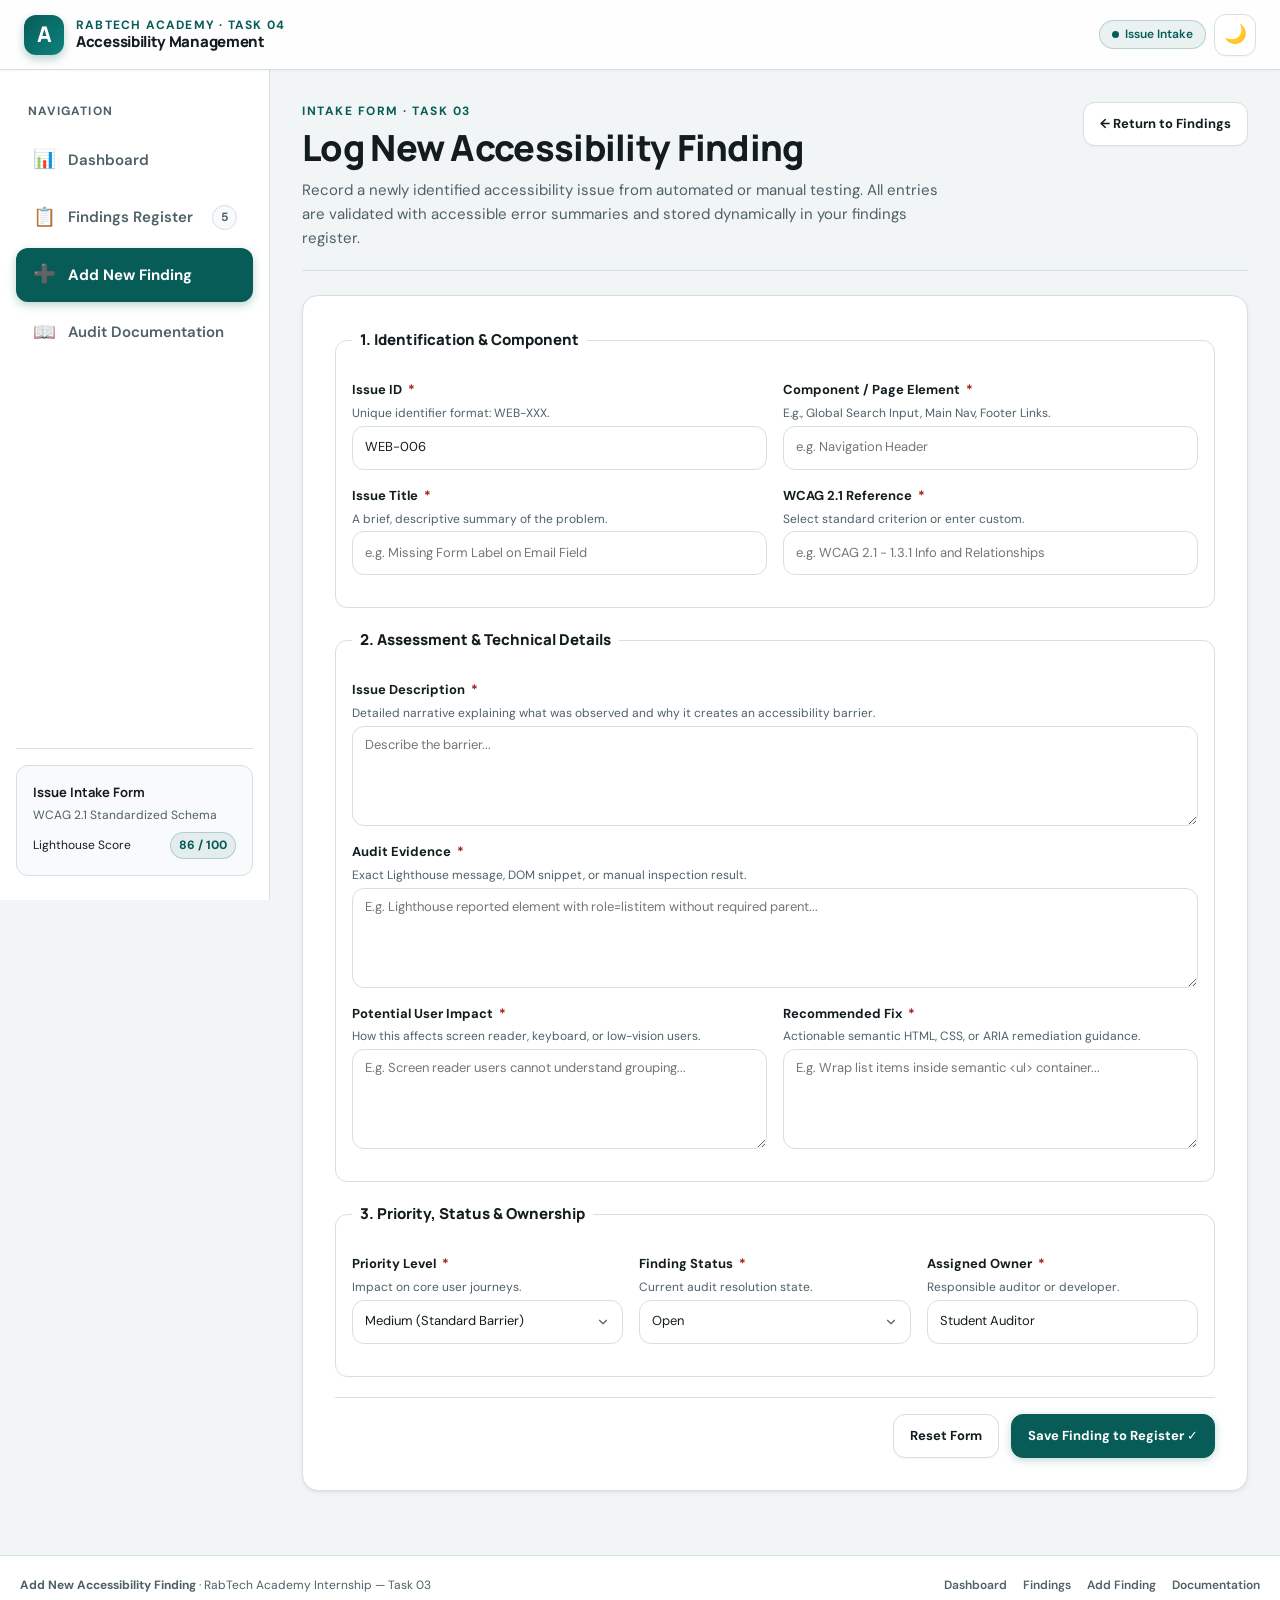
==== commit 501eb90c: "Complete Task 04 - Responsive Design Tokens & Mobile-First CSS Architecture" ====
--- a/add-finding.html
+++ b/add-finding.html
@@ -6,6 +6,18 @@
     <meta name="description" content="Log a new accessibility finding for the National Portal of India audit with accessible form controls and instant persistence.">
     <title>Add New Finding | Accessibility Management Dashboard</title>
     <link rel="stylesheet" href="style.css">
+    <script>
+        (function () {
+            try {
+                var saved = localStorage.getItem("accessibility_audit_theme");
+                var prefersDark = window.matchMedia && window.matchMedia("(prefers-color-scheme: dark)").matches;
+                if (saved === "dark" || (!saved && prefersDark)) {
+                    document.documentElement.setAttribute("data-theme", "dark");
+                }
+            } catch (e) {}
+        })();
+    </script>
+
     <script src="script.js" defer></script>
 </head>
 <body>
@@ -18,7 +30,7 @@
             <a href="index.html" class="brand-wrapper" aria-label="Accessibility Audit Dashboard Home">
                 <div class="logo" aria-hidden="true">A</div>
                 <div class="brand-text">
-                    <p class="brand-tag">RabTech Academy · Task 03</p>
+                    <p class="brand-tag">RabTech Academy · Task 04</p>
                     <span class="brand-title">Accessibility Management</span>
                 </div>
             </a>
@@ -28,6 +40,17 @@
                     <span class="status-indicator-dot" aria-hidden="true"></span>
                     Issue Intake
                 </span>
+                <button id="theme-toggle"
+                        type="button"
+                        class="theme-toggle"
+                        aria-label="Switch to dark theme"
+                        aria-pressed="false">
+                    <span class="theme-icon light-icon" aria-hidden="true">☀️</span>
+                    <span class="theme-icon dark-icon" aria-hidden="true">🌙</span>
+                    <span class="theme-label visually-hidden">Toggle theme</span>
+                </button>
+
+
 
                 <button id="menu-toggle"
                         type="button"
--- a/style.css
+++ b/style.css
@@ -1,124 +1,230 @@
 /* ==========================================================================
-   Accessibility Audit Dashboard — Enterprise Stylesheet
-   Task: RabTech Academy Internship – Task 03
-   Topic: Semantic HTML5 & Accessible Component Architecture
+   Accessibility Audit Dashboard — Mobile-First Enterprise Stylesheet
+   Task: RabTech Academy Internship – Task 04
+   Topic: Responsive Design Tokens & Mobile-First CSS Architecture
    ========================================================================== */
 
 @import url('https://fonts.googleapis.com/css2?family=DM+Sans:ital,wght@0,400;0,500;0,600;0,700;1,400&family=Manrope:wght@500;600;700;800&family=JetBrains+Mono:wght@400;500;600&display=swap');
 
 /* --------------------------------------------------------------------------
-   Design Tokens & CSS Custom Properties
-   All color pairings meet or exceed WCAG 2.1 AA (4.5:1 for body, 3:1 for large)
-   and many achieve WCAG AAA (7:1).
+   1. CSS DESIGN TOKENS SYSTEM (:root - Light Theme Default)
    -------------------------------------------------------------------------- */
 :root {
-    /* Brand & Primary Colors */
-    --primary: #075c58;            /* Contrast vs white: 7.2:1 (AAA) */
-    --primary-hover: #05413e;      /* Contrast vs white: 10.3:1 (AAA) */
-    --primary-light: #0d827c;      /* Supporting teal */
-    --primary-subtle: #e8f4f3;     /* Light teal background tint */
-    --primary-border: #b0d7d4;     /* Subtle teal border */
-
-    /* Neutrals & Surfaces */
-    --bg-canvas: #f2f5f6;          /* Clean enterprise slate/gray */
-    --bg-surface: #ffffff;         /* White card & panel background */
-    --bg-surface-alt: #f7fafb;     /* Light table header / subtle section */
-    --bg-surface-elevated: #ffffff;/* Modals & dropdowns */
-    --border: #d4e0e2;             /* 3:1+ vs white for UI components */
-    --border-light: #e5ecee;       /* Inner subtle dividers */
-
-    /* Typography Colors */
-    --text: #131d20;               /* Primary text (contrast: 17.5:1 - AAA) */
-    --text-muted: #4e6068;         /* Secondary text (contrast: 5.6:1 - AA) */
-    --text-subtle: #677981;        /* Captions & small metadata (4.5:1+ - AA) */
-    --text-inverse: #ffffff;       /* Text on primary surfaces */
-
-    /* Semantic Status & Priority Badges */
-    /* High / Open / Danger */
-    --red: #9e1c1c;                /* Contrast vs white: 7.4:1 (AAA) */
-    --red-bg: #fdeeee;             /* High contrast pairing with --red */
-    --red-border: #f7bebe;
-
-    /* Medium / Needs Verification / Warning */
-    --amber: #734500;              /* Contrast vs white: 6.9:1 (AA large & body) */
+    /* Color Palette - Brand & Primary */
+    --primary: #075c58;
+    --primary-hover: #05413e;
+    --primary-light: #0d827c;
+    --primary-subtle: rgba(7, 92, 88, 0.08);
+    --primary-border: rgba(7, 92, 88, 0.22);
+    --primary-gradient: linear-gradient(135deg, #075c58 0%, #0d827c 100%);
+
+    /* Secondary & Neutrals */
+    --secondary: #2f4858;
+    --secondary-hover: #1f313c;
+    --secondary-subtle: #f0f4f6;
+
+    /* Backgrounds & Surfaces (Light Mode) */
+    --bg-canvas: #f2f5f6;
+    --bg-surface: #ffffff;
+    --bg-surface-alt: #f8fafb;
+    --bg-surface-elevated: #ffffff;
+    --bg-glass: rgba(255, 255, 255, 0.88);
+    --bg-glass-card: rgba(255, 255, 255, 0.92);
+    --border-glass: rgba(255, 255, 255, 0.7);
+
+    /* Borders & Dividers */
+    --border: #d4e0e2;
+    --border-light: #e5ecee;
+    --border-subtle: rgba(19, 29, 32, 0.06);
+
+    /* Typography Colors (WCAG AAA / AA compliant) */
+    --text: #131d20;             /* Ratio vs white: 17.5:1 */
+    --text-muted: #4e6068;       /* Ratio vs white: 5.6:1 */
+    --text-subtle: #677981;      /* Ratio vs white: 4.6:1 */
+    --text-inverse: #ffffff;
+
+    /* Semantic Status Colors (High Contrast Badges) */
+    --red: #9e1c1c;
+    --red-bg: #fdeeee;
+    --red-border: #f8b4b4;
+
+    --amber: #734500;
     --amber-bg: #fff5e0;
     --amber-border: #fedc9c;
 
-    /* Low / Resolved / Success */
-    --green: #116843;              /* Contrast vs white: 5.7:1 (AA) */
+    --green: #116843;
     --green-bg: #eaf8f1;
     --green-border: #a2e2be;
 
-    /* Info / Blue */
-    --blue: #0b5394;               /* Contrast vs white: 7.3:1 (AAA) */
+    --blue: #0b5394;
     --blue-bg: #eef5fc;
     --blue-border: #b8d6f6;
 
     /* Accessibility Focus Ring (WCAG 2.4.7 & 2.4.11) */
-    --focus-ring: #c46800;         /* High visibility amber outline */
-    --focus-ring-alt: #075c58;
-
-    /* Typography */
+    --focus-ring: #c46800;
+    --focus-ring-offset: 3px;
+
+    /* Typography Scales */
     --font-sans: 'DM Sans', system-ui, -apple-system, BlinkMacSystemFont, 'Segoe UI', Roboto, sans-serif;
     --font-heading: 'Manrope', var(--font-sans);
     --font-mono: 'JetBrains Mono', Consolas, Monaco, monospace;
 
-    /* Shadows & Radii */
-    --shadow-sm: 0 1px 3px rgba(19, 29, 32, 0.05);
-    --shadow-md: 0 4px 14px rgba(19, 29, 32, 0.07);
-    --shadow-lg: 0 12px 32px rgba(19, 29, 32, 0.1);
+    --text-xs: 0.75rem;          /* 12px */
+    --text-sm: 0.8125rem;        /* 13px */
+    --text-base: 0.9375rem;      /* 15px */
+    --text-md: 1rem;             /* 16px */
+    --text-lg: 1.125rem;         /* 18px */
+    --text-xl: 1.25rem;          /* 20px */
+    --text-2xl: 1.5rem;          /* 24px */
+    --text-3xl: 1.875rem;        /* 30px */
+    --text-4xl: 2.25rem;         /* 36px */
+
+    /* Spacing Tokens */
+    --space-1: 0.25rem;          /* 4px */
+    --space-2: 0.5rem;           /* 8px */
+    --space-3: 0.75rem;          /* 12px */
+    --space-4: 1rem;             /* 16px */
+    --space-5: 1.25rem;          /* 20px */
+    --space-6: 1.5rem;           /* 24px */
+    --space-8: 2rem;             /* 32px */
+    --space-10: 2.5rem;          /* 40px */
+    --space-12: 3rem;            /* 48px */
+    --space-16: 4rem;            /* 64px */
+
+    /* Border Radii Tokens */
+    --radius-xs: 4px;
+    --radius-sm: 8px;
+    --radius-md: 12px;
+    --radius-lg: 16px;
+    --radius-xl: 24px;
+    --radius-pill: 9999px;
+
+    /* Shadows & Elevation */
+    --shadow-xs: 0 1px 2px rgba(19, 29, 32, 0.04);
+    --shadow-sm: 0 2px 5px rgba(19, 29, 32, 0.05), 0 1px 2px rgba(19, 29, 32, 0.03);
+    --shadow-md: 0 4px 14px rgba(19, 29, 32, 0.07), 0 1px 3px rgba(19, 29, 32, 0.04);
+    --shadow-lg: 0 12px 30px rgba(19, 29, 32, 0.09), 0 4px 10px rgba(19, 29, 32, 0.05);
     --shadow-dialog: 0 24px 64px rgba(15, 27, 30, 0.28);
-    --radius-sm: 6px;
-    --radius-md: 10px;
-    --radius-lg: 16px;
-    --radius-pill: 9999px;
-
-    /* Layout dimensions */
-    --header-height: 72px;
+
+    /* Transitions */
+    --transition-fast: 0.15s cubic-bezier(0.4, 0, 0.2, 1);
+    --transition-normal: 0.25s cubic-bezier(0.4, 0, 0.2, 1);
+    --transition-slow: 0.35s cubic-bezier(0.4, 0, 0.2, 1);
+
+    /* Layout Dimensions */
+    --header-height: 70px;
     --sidebar-width: 270px;
-    --content-max-width: 1200px;
-    --transition-speed: 0.2s;
+    --content-max-width: 1240px;
 }
 
 /* --------------------------------------------------------------------------
-   CSS Reset & Base Rules
+   DARK THEME DESIGN TOKENS
+   Activated via [data-theme="dark"] attribute on <html>
+   -------------------------------------------------------------------------- */
+[data-theme="dark"] {
+    /* Brand & Primary in Dark Mode */
+    --primary: #1ab0a6;
+    --primary-hover: #2cd5c9;
+    --primary-light: #3de8dc;
+    --primary-subtle: rgba(26, 176, 166, 0.16);
+    --primary-border: rgba(26, 176, 166, 0.36);
+    --primary-gradient: linear-gradient(135deg, #12827a 0%, #1ab0a6 100%);
+
+    --secondary: #8da4af;
+    --secondary-hover: #b0c2cb;
+    --secondary-subtle: #192529;
+
+    /* Backgrounds & Surfaces (Dark Mode) */
+    --bg-canvas: #0d1416;
+    --bg-surface: #141e21;
+    --bg-surface-alt: #1a272b;
+    --bg-surface-elevated: #203035;
+    --bg-glass: rgba(20, 30, 33, 0.88);
+    --bg-glass-card: rgba(26, 39, 43, 0.9);
+    --border-glass: rgba(255, 255, 255, 0.08);
+
+    /* Borders & Dividers */
+    --border: #27393e;
+    --border-light: #202e32;
+    --border-subtle: rgba(255, 255, 255, 0.06);
+
+    /* Typography in Dark Mode (High Contrast WCAG AAA / AA) */
+    --text: #f0f4f5;             /* Contrast vs #141e21: >15:1 */
+    --text-muted: #a3b3b8;       /* Contrast vs #141e21: >6.5:1 */
+    --text-subtle: #829499;      /* Contrast vs #141e21: >4.6:1 */
+    --text-inverse: #0d1416;
+
+    /* Semantic Status Colors (Dark Mode Tints) */
+    --red: #ff8585;
+    --red-bg: rgba(165, 29, 36, 0.24);
+    --red-border: rgba(255, 133, 133, 0.35);
+
+    --amber: #ffbe4d;
+    --amber-bg: rgba(135, 77, 0, 0.26);
+    --amber-border: rgba(255, 190, 77, 0.35);
+
+    --green: #68d99f;
+    --green-bg: rgba(17, 104, 67, 0.26);
+    --green-border: rgba(104, 217, 159, 0.35);
+
+    --blue: #70b4ff;
+    --blue-bg: rgba(11, 83, 148, 0.26);
+    --blue-border: rgba(112, 180, 255, 0.35);
+
+    /* Focus Ring in Dark Mode */
+    --focus-ring: #ffaa33;
+
+    /* Shadows in Dark Mode */
+    --shadow-xs: 0 1px 2px rgba(0, 0, 0, 0.25);
+    --shadow-sm: 0 2px 6px rgba(0, 0, 0, 0.35);
+    --shadow-md: 0 4px 16px rgba(0, 0, 0, 0.45);
+    --shadow-lg: 0 12px 32px rgba(0, 0, 0, 0.55);
+    --shadow-dialog: 0 24px 64px rgba(0, 0, 0, 0.75);
+}
+
+/* --------------------------------------------------------------------------
+   2. MOBILE-FIRST BASE RESET & FOUNDATION (320px+)
    -------------------------------------------------------------------------- */
 *,
 *::before,
 *::after {
     box-sizing: border-box;
+    margin: 0;
+    padding: 0;
 }
 
 html {
     scroll-behavior: smooth;
     font-size: 16px;
     -webkit-text-size-adjust: 100%;
+    color-scheme: light dark;
 }
 
 body {
-    margin: 0;
-    padding: 0;
     background-color: var(--bg-canvas);
     color: var(--text);
     font-family: var(--font-sans);
-    font-size: 0.9375rem; /* 15px */
+    font-size: var(--text-base);
     line-height: 1.6;
     min-height: 100vh;
     display: flex;
     flex-direction: column;
-}
-
-/* Accessible focus styling for all interactive elements */
+    overflow-x: hidden;
+    transition: background-color var(--transition-normal), color var(--transition-normal);
+}
+
+/* Accessible focus styling */
 :focus-visible {
     outline: 3px solid var(--focus-ring);
-    outline-offset: 3px;
-    border-radius: 2px;
+    outline-offset: var(--focus-ring-offset);
+    border-radius: var(--radius-xs);
 }
 
 a {
     color: var(--primary);
     text-decoration: underline;
-    text-underline-offset: 2px;
+    text-underline-offset: 3px;
+    transition: color var(--transition-fast);
 }
 
 a:hover {
@@ -131,6 +237,8 @@
 textarea {
     font: inherit;
     color: inherit;
+    background: transparent;
+    border: none;
 }
 
 img {
@@ -144,24 +252,24 @@
    -------------------------------------------------------------------------- */
 .skip-link {
     position: absolute;
-    top: -90px;
-    left: 20px;
+    top: -100px;
+    left: var(--space-4);
     z-index: 10000;
-    padding: 12px 20px;
+    padding: var(--space-3) var(--space-5);
     background-color: var(--text);
     color: var(--text-inverse);
     border: 2px solid var(--focus-ring);
     border-radius: var(--radius-sm);
     font-weight: 700;
-    font-size: 0.95rem;
+    font-size: var(--text-base);
     text-decoration: none;
     box-shadow: var(--shadow-lg);
-    transition: top 0.15s ease;
+    transition: top var(--transition-fast);
 }
 
 .skip-link:focus,
 .skip-link:focus-visible {
-    top: 16px;
+    top: var(--space-3);
     outline: 3px solid var(--focus-ring);
     outline-offset: 2px;
 }
@@ -179,122 +287,176 @@
 }
 
 /* --------------------------------------------------------------------------
-   App Header & Top Navigation Bar
+   3. APP HEADER & TOP NAVIGATION BAR (Mobile-First)
    -------------------------------------------------------------------------- */
 .app-header {
     height: var(--header-height);
-    background-color: var(--bg-surface);
+    background: var(--bg-glass);
+    backdrop-filter: blur(12px);
+    -webkit-backdrop-filter: blur(12px);
     border-bottom: 1px solid var(--border);
     position: sticky;
     top: 0;
     z-index: 900;
-    box-shadow: var(--shadow-sm);
+    box-shadow: var(--shadow-xs);
+    transition: background-color var(--transition-normal), border-color var(--transition-normal);
 }
 
 .app-header-inner {
-    max-width: 100%;
+    width: 100%;
     height: 100%;
-    padding: 0 24px;
+    padding: 0 var(--space-4);
     display: flex;
     align-items: center;
     justify-content: space-between;
-    gap: 16px;
+    gap: var(--space-3);
 }
 
 .brand-wrapper {
     display: flex;
     align-items: center;
-    gap: 14px;
+    gap: var(--space-3);
     text-decoration: none;
     color: inherit;
-}
-
-.brand-wrapper:hover .logo {
-    transform: scale(1.03);
+    min-width: 0;
 }
 
 .logo {
     display: grid;
     place-items: center;
-    width: 44px;
-    height: 44px;
+    width: 40px;
+    height: 40px;
+    flex-shrink: 0;
     border-radius: var(--radius-md);
-    background: linear-gradient(135deg, var(--primary), var(--primary-hover));
-    color: var(--text-inverse);
+    background: var(--primary-gradient);
+    color: #ffffff;
     font-family: var(--font-heading);
-    font-size: 1.5rem;
+    font-size: 1.35rem;
     font-weight: 800;
-    box-shadow: 0 4px 10px rgba(7, 92, 88, 0.3);
-    transition: transform var(--transition-speed) ease;
+    box-shadow: 0 4px 10px rgba(7, 92, 88, 0.28);
+    transition: transform var(--transition-fast);
+}
+
+.brand-wrapper:hover .logo {
+    transform: scale(1.04);
 }
 
 .brand-text {
     display: flex;
     flex-direction: column;
+    min-width: 0;
 }
 
 .brand-tag {
-    font-size: 0.6875rem;
+    font-size: var(--text-xs);
     font-weight: 700;
-    letter-spacing: 1.5px;
+    letter-spacing: 1.2px;
     text-transform: uppercase;
     color: var(--primary);
-    margin: 0;
     line-height: 1.2;
+    white-space: nowrap;
+    overflow: hidden;
+    text-overflow: ellipsis;
 }
 
 .brand-title {
     font-family: var(--font-heading);
-    font-size: 1.15rem;
+    font-size: var(--text-base);
     font-weight: 800;
     letter-spacing: -0.3px;
     color: var(--text);
-    margin: 2px 0 0;
     line-height: 1.2;
-}
-
-/* Header Right Actions */
+    white-space: nowrap;
+    overflow: hidden;
+    text-overflow: ellipsis;
+}
+
+/* Header Actions: Status Badge, Theme Toggle, Mobile Menu */
 .header-actions {
     display: flex;
     align-items: center;
-    gap: 14px;
+    gap: var(--space-2);
+    flex-shrink: 0;
 }
 
 .status-badge {
-    display: inline-flex;
+    display: none; /* Hidden on narrow mobile, shown on tablet/desktop */
     align-items: center;
-    gap: 7px;
-    padding: 6px 14px;
+    gap: 6px;
+    padding: var(--space-1) var(--space-3);
     border-radius: var(--radius-pill);
     background-color: var(--primary-subtle);
     border: 1px solid var(--primary-border);
     color: var(--primary);
-    font-size: 0.8125rem;
+    font-size: var(--text-xs);
     font-weight: 600;
     white-space: nowrap;
 }
 
 .status-indicator-dot {
-    width: 8px;
-    height: 8px;
+    width: 7px;
+    height: 7px;
     border-radius: 50%;
     background-color: var(--primary);
     display: inline-block;
 }
 
-/* Mobile Menu Toggle Button */
-.menu-toggle {
-    display: none;
+/* Theme Toggle Button */
+.theme-toggle {
+    display: inline-flex;
     align-items: center;
     justify-content: center;
     width: 42px;
     height: 42px;
     border: 1px solid var(--border);
     border-radius: var(--radius-md);
+    background-color: var(--bg-surface);
+    color: var(--text);
+    cursor: pointer;
+    box-shadow: var(--shadow-xs);
+    transition: background-color var(--transition-fast), border-color var(--transition-fast), transform var(--transition-fast);
+}
+
+.theme-toggle:hover {
+    background-color: var(--bg-surface-alt);
+    border-color: var(--primary);
+    transform: translateY(-1px);
+}
+
+.theme-toggle .light-icon {
+    display: none;
+    font-size: 1.15rem;
+    line-height: 1;
+}
+
+.theme-toggle .dark-icon {
+    display: block;
+    font-size: 1.15rem;
+    line-height: 1;
+}
+
+[data-theme="dark"] .theme-toggle .light-icon {
+    display: block;
+}
+
+[data-theme="dark"] .theme-toggle .dark-icon {
+    display: none;
+}
+
+/* Mobile Menu Toggle Hamburger */
+.menu-toggle {
+    display: inline-flex;
+    align-items: center;
+    justify-content: center;
+    width: 42px;
+    height: 42px;
+    border: 1px solid var(--border);
+    border-radius: var(--radius-md);
     background: var(--bg-surface);
     color: var(--text);
     cursor: pointer;
-    padding: 0;
+    box-shadow: var(--shadow-xs);
+    transition: background-color var(--transition-fast), border-color var(--transition-fast);
 }
 
 .menu-toggle:hover {
@@ -317,77 +479,114 @@
     height: 2px;
     background-color: var(--text);
     border-radius: 2px;
-    transition: transform var(--transition-speed) ease, opacity var(--transition-speed) ease;
+    transition: transform var(--transition-fast), opacity var(--transition-fast);
+}
+
+.menu-toggle[aria-expanded="true"] .menu-icon span:nth-child(1) {
+    transform: translateY(7px) rotate(45deg);
+}
+
+.menu-toggle[aria-expanded="true"] .menu-icon span:nth-child(2) {
+    opacity: 0;
+}
+
+.menu-toggle[aria-expanded="true"] .menu-icon span:nth-child(3) {
+    transform: translateY(-7px) rotate(-45deg);
 }
 
 /* --------------------------------------------------------------------------
-   App Layout (Shell: Sidebar + Main Content)
+   4. APP LAYOUT & SIDEBAR (Mobile-First: Off-Canvas Drawer)
    -------------------------------------------------------------------------- */
 .app-layout {
     display: flex;
+    flex-direction: column;
     flex: 1 0 auto;
     width: 100%;
     position: relative;
 }
 
-/* Sidebar Landmark */
+/* Mobile Sidebar Drawer (Default < 1024px) */
 .app-sidebar {
-    width: var(--sidebar-width);
-    flex-shrink: 0;
-    background-color: var(--bg-surface);
+    position: fixed;
+    top: 0;
+    left: -100%;
+    width: min(300px, 85vw);
+    height: 100vh;
+    background: var(--bg-surface);
     border-right: 1px solid var(--border);
     display: flex;
     flex-direction: column;
     justify-content: space-between;
-    padding: 24px 16px;
-    position: sticky;
-    top: var(--header-height);
-    height: calc(100vh - var(--header-height));
+    padding: var(--space-6) var(--space-4);
+    z-index: 1000;
     overflow-y: auto;
-    z-index: 800;
+    box-shadow: var(--shadow-dialog);
+    transition: left var(--transition-normal) cubic-bezier(0.4, 0, 0.2, 1);
+}
+
+.app-sidebar.is-open {
+    left: 0;
+}
+
+/* Mobile Backdrop Overlay */
+.sidebar-backdrop {
+    display: none;
+    position: fixed;
+    top: 0;
+    left: 0;
+    width: 100vw;
+    height: 100vh;
+    background-color: rgba(13, 20, 22, 0.65);
+    backdrop-filter: blur(3px);
+    -webkit-backdrop-filter: blur(3px);
+    z-index: 950;
+    transition: opacity var(--transition-normal);
+}
+
+.sidebar-backdrop.is-visible {
+    display: block;
 }
 
 .sidebar-nav-section {
     display: flex;
     flex-direction: column;
-    gap: 8px;
+    gap: var(--space-2);
 }
 
 .sidebar-label {
-    font-size: 0.6875rem;
+    font-size: var(--text-xs);
     font-weight: 700;
     letter-spacing: 1.2px;
     text-transform: uppercase;
     color: var(--text-muted);
-    padding: 0 12px;
-    margin: 8px 0 4px;
+    padding: 0 var(--space-3);
+    margin: var(--space-2) 0 var(--space-1);
 }
 
 .sidebar-menu {
     list-style: none;
-    margin: 0;
-    padding: 0;
     display: flex;
     flex-direction: column;
-    gap: 4px;
+    gap: var(--space-1);
 }
 
 .sidebar-link {
     display: flex;
     align-items: center;
-    gap: 12px;
-    padding: 10px 14px;
+    gap: var(--space-3);
+    padding: var(--space-3) var(--space-4);
     border-radius: var(--radius-md);
     color: var(--text-muted);
     text-decoration: none;
     font-weight: 600;
-    font-size: 0.9rem;
-    transition: background-color var(--transition-speed) ease, color var(--transition-speed) ease;
+    font-size: var(--text-base);
+    min-height: 44px; /* Touch friendly */
+    transition: background-color var(--transition-fast), color var(--transition-fast), transform var(--transition-fast);
 }
 
 .sidebar-link .icon {
-    font-size: 1.1rem;
-    width: 22px;
+    font-size: 1.15rem;
+    width: 24px;
     text-align: center;
     display: inline-flex;
     justify-content: center;
@@ -396,17 +595,18 @@
 .sidebar-link:hover {
     background-color: var(--primary-subtle);
     color: var(--primary);
+    transform: translateX(2px);
 }
 
 .sidebar-link[aria-current="page"] {
     background-color: var(--primary);
-    color: var(--text-inverse);
+    color: #ffffff;
     font-weight: 700;
-    box-shadow: 0 2px 8px rgba(7, 92, 88, 0.25);
+    box-shadow: 0 3px 10px rgba(7, 92, 88, 0.28);
 }
 
 .sidebar-link[aria-current="page"] .icon {
-    color: var(--text-inverse);
+    color: #ffffff;
 }
 
 .nav-counter {
@@ -414,7 +614,7 @@
     background-color: var(--bg-surface-alt);
     border: 1px solid var(--border);
     color: var(--text-muted);
-    font-size: 0.75rem;
+    font-size: var(--text-xs);
     font-weight: 700;
     padding: 2px 8px;
     border-radius: var(--radius-pill);
@@ -423,32 +623,33 @@
 .sidebar-link[aria-current="page"] .nav-counter {
     background-color: rgba(255, 255, 255, 0.25);
     border-color: transparent;
-    color: var(--text-inverse);
-}
-
-/* Sidebar Footer / Audit Quick Summary */
+    color: #ffffff;
+}
+
+/* Sidebar Footer Audit Status Card */
 .sidebar-footer {
-    padding-top: 16px;
+    padding-top: var(--space-4);
     border-top: 1px solid var(--border);
+    margin-top: var(--space-6);
 }
 
 .sidebar-audit-card {
     background-color: var(--bg-surface-alt);
     border: 1px solid var(--border);
     border-radius: var(--radius-md);
-    padding: 14px;
+    padding: var(--space-4);
 }
 
 .sidebar-audit-card h3 {
-    margin: 0 0 6px;
-    font-size: 0.8125rem;
+    margin-bottom: var(--space-1);
+    font-size: var(--text-sm);
     font-family: var(--font-heading);
     color: var(--text);
 }
 
 .sidebar-audit-card p {
-    margin: 0 0 8px;
-    font-size: 0.75rem;
+    margin-bottom: var(--space-2);
+    font-size: var(--text-xs);
     color: var(--text-muted);
     line-height: 1.4;
 }
@@ -457,7 +658,7 @@
     display: flex;
     justify-content: space-between;
     align-items: center;
-    font-size: 0.75rem;
+    font-size: var(--text-xs);
 }
 
 .audit-score-pill {
@@ -469,26 +670,13 @@
     border: 1px solid var(--primary-border);
 }
 
-/* Mobile Sidebar Backdrop */
-.sidebar-backdrop {
-    display: none;
-    position: fixed;
-    top: 0;
-    left: 0;
-    width: 100vw;
-    height: 100vh;
-    background-color: rgba(19, 29, 32, 0.45);
-    backdrop-filter: blur(2px);
-    z-index: 750;
-}
-
 /* --------------------------------------------------------------------------
-   Main Content Area Landmark
+   5. MAIN CONTENT AREA & HERO SECTION (Mobile-First)
    -------------------------------------------------------------------------- */
 .app-main {
     flex: 1 1 0;
     min-width: 0;
-    padding: 32px 36px 64px;
+    padding: var(--space-5) var(--space-4) var(--space-12);
     display: flex;
     flex-direction: column;
 }
@@ -499,94 +687,91 @@
     margin: 0 auto;
 }
 
-/* Page Header / Hero Section */
+/* Page Hero Section */
 .page-hero {
     display: flex;
-    justify-content: space-between;
+    flex-direction: column;
     align-items: flex-start;
-    gap: 24px;
-    margin-bottom: 28px;
-    padding-bottom: 24px;
+    gap: var(--space-4);
+    margin-bottom: var(--space-6);
+    padding-bottom: var(--space-5);
     border-bottom: 1px solid var(--border);
 }
 
 .hero-content {
-    max-width: 760px;
+    max-width: 100%;
 }
 
 .eyebrow {
-    margin: 0 0 6px;
+    margin-bottom: var(--space-1);
     color: var(--primary);
-    font-size: 0.75rem;
+    font-size: var(--text-xs);
     font-weight: 700;
     letter-spacing: 1.5px;
     text-transform: uppercase;
 }
 
 h1 {
-    margin: 0;
     font-family: var(--font-heading);
-    font-size: clamp(1.75rem, 2.5vw, 2.25rem);
+    font-size: clamp(1.5rem, 5vw, 2.25rem);
     font-weight: 800;
-    letter-spacing: -0.8px;
-    line-height: 1.2;
+    letter-spacing: -0.7px;
+    line-height: 1.25;
     color: var(--text);
 }
 
 h2 {
-    margin: 0;
     font-family: var(--font-heading);
-    font-size: clamp(1.3rem, 2vw, 1.6rem);
+    font-size: clamp(1.2rem, 3.5vw, 1.6rem);
     font-weight: 800;
-    letter-spacing: -0.5px;
+    letter-spacing: -0.4px;
     line-height: 1.3;
     color: var(--text);
 }
 
 h3 {
-    margin: 0;
     font-family: var(--font-heading);
-    font-size: 1.1rem;
+    font-size: var(--text-lg);
     font-weight: 700;
     color: var(--text);
 }
 
 .page-description {
-    margin: 10px 0 0;
-    color: var(--text-muted);
-    font-size: 0.95rem;
+    margin-top: var(--space-2);
+    color: var(--text-muted);
+    font-size: var(--text-base);
     line-height: 1.6;
 }
 
 .hero-actions {
     display: flex;
     align-items: center;
-    gap: 12px;
+    gap: var(--space-3);
     flex-wrap: wrap;
-    flex-shrink: 0;
+    width: 100%;
 }
 
 /* --------------------------------------------------------------------------
-   Buttons & Interactive Elements
+   6. BUTTONS & INTERACTIVE ELEMENTS (Touch-Friendly)
    -------------------------------------------------------------------------- */
 .button {
-    min-height: 42px;
-    padding: 9px 18px;
+    min-height: 44px; /* WCAG touch target */
+    padding: var(--space-2) var(--space-4);
     display: inline-flex;
     align-items: center;
     justify-content: center;
-    gap: 8px;
+    gap: var(--space-2);
     border: 1px solid transparent;
     border-radius: var(--radius-md);
     text-decoration: none;
-    font-size: 0.875rem;
+    font-size: var(--text-sm);
     font-weight: 700;
     cursor: pointer;
     line-height: 1.2;
-    transition: background-color var(--transition-speed) ease,
-                border-color var(--transition-speed) ease,
-                transform 0.15s ease,
-                box-shadow var(--transition-speed) ease;
+    transition: background-color var(--transition-fast),
+                border-color var(--transition-fast),
+                transform var(--transition-fast),
+                box-shadow var(--transition-fast);
 }
 
 .button:hover {
@@ -598,23 +783,23 @@
 }
 
 .button.primary {
-    color: var(--text-inverse);
+    color: #ffffff;
     background-color: var(--primary);
     border-color: var(--primary);
-    box-shadow: 0 2px 6px rgba(7, 92, 88, 0.2);
+    box-shadow: 0 2px 8px rgba(7, 92, 88, 0.25);
 }
 
 .button.primary:hover {
     background-color: var(--primary-hover);
     border-color: var(--primary-hover);
-    box-shadow: 0 4px 12px rgba(7, 92, 88, 0.3);
+    box-shadow: 0 4px 14px rgba(7, 92, 88, 0.35);
 }
 
 .button.secondary {
     color: var(--text);
     background-color: var(--bg-surface);
     border-color: var(--border);
-    box-shadow: var(--shadow-sm);
+    box-shadow: var(--shadow-xs);
 }
 
 .button.secondary:hover {
@@ -632,54 +817,46 @@
     background-color: var(--primary-subtle);
 }
 
-.button.danger {
-    color: var(--text-inverse);
-    background-color: var(--red);
-    border-color: var(--red);
-}
-
-.button.danger:hover {
-    background-color: #821515;
-}
-
 /* --------------------------------------------------------------------------
-   Stat Cards & Metric Panels
+   7. DASHBOARD CARDS & STATS GRID (Mobile-First: 1-Column)
    -------------------------------------------------------------------------- */
 .stats-grid {
     display: grid;
-    grid-template-columns: 1.35fr 1fr 1fr 1fr;
-    gap: 18px;
-    margin-bottom: 28px;
+    grid-template-columns: 1fr; /* Default mobile: 1 column */
+    gap: var(--space-4);
+    margin-bottom: var(--space-6);
 }
 
 .stat-card {
-    background-color: var(--bg-surface);
+    background: var(--bg-glass-card);
+    backdrop-filter: blur(8px);
+    -webkit-backdrop-filter: blur(8px);
     border: 1px solid var(--border);
     border-radius: var(--radius-lg);
-    padding: 22px;
+    padding: var(--space-5);
     box-shadow: var(--shadow-sm);
     display: flex;
     flex-direction: column;
     justify-content: space-between;
-    transition: border-color var(--transition-speed) ease, box-shadow var(--transition-speed) ease;
+    transition: border-color var(--transition-normal), box-shadow var(--transition-normal), transform var(--transition-fast);
 }
 
 .stat-card:hover {
     border-color: var(--primary-border);
     box-shadow: var(--shadow-md);
+    transform: translateY(-2px);
 }
 
 .stat-header {
     display: flex;
     justify-content: space-between;
     align-items: center;
-    margin-bottom: 10px;
+    margin-bottom: var(--space-2);
 }
 
 .stat-label {
-    margin: 0;
-    color: var(--text-muted);
-    font-size: 0.8125rem;
+    color: var(--text-muted);
+    font-size: var(--text-xs);
     font-weight: 700;
     text-transform: uppercase;
     letter-spacing: 0.5px;
@@ -689,16 +866,16 @@
     display: flex;
     align-items: baseline;
     font-family: var(--font-heading);
-    font-size: 2.75rem;
+    font-size: 2.5rem;
     font-weight: 800;
     letter-spacing: -2px;
     color: var(--primary);
     line-height: 1;
-    margin: 8px 0;
+    margin: var(--space-2) 0;
 }
 
 .score-display span {
-    font-size: 1rem;
+    font-size: var(--text-sm);
     font-weight: 700;
     letter-spacing: 0;
     color: var(--text-muted);
@@ -707,11 +884,11 @@
 
 .stat-metric {
     font-family: var(--font-heading);
-    font-size: 2.25rem;
+    font-size: 2rem;
     font-weight: 800;
     letter-spacing: -1px;
     line-height: 1;
-    margin: 8px 0;
+    margin: var(--space-2) 0;
     color: var(--text);
 }
 
@@ -719,12 +896,8 @@
     color: var(--amber);
 }
 
-.stat-metric.text-red {
-    color: var(--red);
-}
-
 .stat-metric.text-status {
-    font-size: 1.3rem;
+    font-size: var(--text-lg);
     letter-spacing: normal;
     color: var(--amber);
 }
@@ -734,71 +907,70 @@
     overflow: hidden;
     border-radius: var(--radius-pill);
     background-color: var(--border-light);
-    margin-top: 10px;
+    margin-top: var(--space-2);
 }
 
 .progress-bar-fill {
     height: 100%;
-    background: linear-gradient(90deg, var(--primary), var(--primary-light));
+    background: var(--primary-gradient);
     border-radius: var(--radius-pill);
     transition: width 0.6s cubic-bezier(0.4, 0, 0.2, 1);
 }
 
 .stat-subtext {
-    margin: 8px 0 0;
+    margin-top: var(--space-2);
     color: var(--text-subtle);
-    font-size: 0.78125rem;
-}
-
-/* --------------------------------------------------------------------------
-   Panels, Content Cards & Dashboard Grids
-   -------------------------------------------------------------------------- */
+    font-size: var(--text-xs);
+}
+
+/* Panels & Glass Cards */
 .panel {
-    background-color: var(--bg-surface);
+    background: var(--bg-glass-card);
+    backdrop-filter: blur(8px);
+    -webkit-backdrop-filter: blur(8px);
     border: 1px solid var(--border);
     border-radius: var(--radius-lg);
-    padding: 28px;
+    padding: var(--space-5);
     box-shadow: var(--shadow-sm);
-    margin-bottom: 28px;
+    margin-bottom: var(--space-6);
 }
 
 .panel-header {
     display: flex;
-    justify-content: space-between;
-    align-items: center;
-    gap: 20px;
-    flex-wrap: wrap;
-    margin-bottom: 20px;
+    flex-direction: column;
+    align-items: flex-start;
+    gap: var(--space-3);
+    margin-bottom: var(--space-5);
 }
 
 .panel-title-group h2 {
-    font-size: 1.35rem;
+    font-size: var(--text-xl);
 }
 
 .panel-title-group p {
-    margin: 6px 0 0;
-    color: var(--text-muted);
-    font-size: 0.875rem;
-}
-
-/* Quick Navigation / Feature Cards Grid */
+    margin-top: var(--space-1);
+    color: var(--text-muted);
+    font-size: var(--text-sm);
+}
+
+/* Feature Navigation Cards Grid */
 .cards-grid {
     display: grid;
-    grid-template-columns: repeat(auto-fit, minmax(260px, 1fr));
-    gap: 20px;
-    margin-bottom: 28px;
+    grid-template-columns: 1fr; /* Default mobile */
+    gap: var(--space-4);
+    margin-bottom: var(--space-6);
 }
 
 .feature-card {
-    background-color: var(--bg-surface);
+    background: var(--bg-surface);
     border: 1px solid var(--border);
     border-radius: var(--radius-lg);
-    padding: 24px;
+    padding: var(--space-5);
     box-shadow: var(--shadow-sm);
     display: flex;
     flex-direction: column;
     justify-content: space-between;
-    transition: transform var(--transition-speed) ease, border-color var(--transition-speed) ease, box-shadow var(--transition-speed) ease;
+    transition: transform var(--transition-fast), border-color var(--transition-fast), box-shadow var(--transition-fast);
 }
 
 .feature-card:hover {
@@ -816,39 +988,38 @@
     display: grid;
     place-items: center;
     font-size: 1.35rem;
-    margin-bottom: 16px;
+    margin-bottom: var(--space-4);
 }
 
 .feature-card h3 {
-    margin: 0 0 8px;
-    font-size: 1.15rem;
+    margin-bottom: var(--space-2);
+    font-size: var(--text-lg);
 }
 
 .feature-card p {
-    margin: 0 0 18px;
-    color: var(--text-muted);
-    font-size: 0.875rem;
+    margin-bottom: var(--space-4);
+    color: var(--text-muted);
+    font-size: var(--text-sm);
     line-height: 1.5;
     flex-grow: 1;
 }
 
 /* --------------------------------------------------------------------------
-   Findings Table & Filtering Controls
+   8. FINDINGS TABLE & FILTERING CONTROLS (Mobile Usable)
    -------------------------------------------------------------------------- */
 .table-toolbar {
     display: flex;
-    flex-wrap: wrap;
-    align-items: center;
-    gap: 14px;
-    margin-bottom: 20px;
-    padding: 16px;
+    flex-direction: column;
+    gap: var(--space-3);
+    margin-bottom: var(--space-4);
+    padding: var(--space-4);
     background-color: var(--bg-surface-alt);
     border: 1px solid var(--border);
     border-radius: var(--radius-md);
 }
 
 .search-field-wrapper {
-    flex: 1 1 280px;
+    width: 100%;
     position: relative;
     display: flex;
     align-items: center;
@@ -856,22 +1027,22 @@
 
 .search-icon {
     position: absolute;
-    left: 14px;
-    color: var(--text-muted);
-    font-size: 1.05rem;
+    left: var(--space-3);
+    color: var(--text-muted);
+    font-size: 1rem;
     pointer-events: none;
 }
 
 .search-input {
     width: 100%;
-    min-height: 42px;
-    padding: 8px 14px 8px 40px;
+    min-height: 44px;
+    padding: var(--space-2) var(--space-3) var(--space-2) 38px;
     border: 1px solid var(--border);
     border-radius: var(--radius-md);
     background-color: var(--bg-surface);
     color: var(--text);
-    font-size: 0.875rem;
-    transition: border-color var(--transition-speed) ease, box-shadow var(--transition-speed) ease;
+    font-size: var(--text-sm);
+    transition: border-color var(--transition-fast), box-shadow var(--transition-fast);
 }
 
 .search-input:focus {
@@ -880,30 +1051,31 @@
 
 .filter-group {
     display: flex;
-    align-items: center;
-    gap: 8px;
+    flex-direction: column;
+    gap: var(--space-1);
+    width: 100%;
 }
 
 .filter-label {
     color: var(--text-muted);
-    font-size: 0.8125rem;
+    font-size: var(--text-xs);
     font-weight: 700;
-    white-space: nowrap;
 }
 
 .filter-select {
-    min-height: 42px;
-    padding: 8px 34px 8px 12px;
+    width: 100%;
+    min-height: 44px;
+    padding: var(--space-2) 36px var(--space-2) var(--space-3);
     border: 1px solid var(--border);
     border-radius: var(--radius-md);
     background-color: var(--bg-surface);
     color: var(--text);
-    font-size: 0.875rem;
+    font-size: var(--text-sm);
     cursor: pointer;
     appearance: none;
     background-image: url("data:image/svg+xml;charset=UTF-8,%3csvg xmlns='http://www.w3.org/2000/svg' viewBox='0 0 24 24' fill='none' stroke='%234e6068' stroke-width='2' stroke-linecap='round' stroke-linejoin='round'%3e%3cpolyline points='6 9 12 15 18 9'%3e%3c/polyline%3e%3c/svg%3e");
     background-repeat: no-repeat;
-    background-position: right 10px center;
+    background-position: right 12px center;
     background-size: 14px;
 }
 
@@ -912,15 +1084,16 @@
 }
 
 .reset-filters-btn {
-    min-height: 42px;
-    padding: 8px 14px;
+    min-height: 44px;
+    padding: var(--space-2) var(--space-4);
     border: 1px solid var(--border);
     border-radius: var(--radius-md);
     background: transparent;
     color: var(--text-muted);
-    font-size: 0.8125rem;
+    font-size: var(--text-xs);
     font-weight: 600;
     cursor: pointer;
+    text-align: center;
 }
 
 .reset-filters-btn:hover {
@@ -928,16 +1101,25 @@
     color: var(--text);
 }
 
-/* Data Table Container */
+/* Responsive Table Wrapper with Focusable Scroll Region */
 .table-responsive-wrapper {
     overflow-x: auto;
+    -webkit-overflow-scrolling: touch;
     border: 1px solid var(--border);
     border-radius: var(--radius-md);
     background-color: var(--bg-surface);
+    position: relative;
+    max-width: 100%;
+}
+
+.table-responsive-wrapper:focus-visible {
+    outline: 3px solid var(--focus-ring);
+    outline-offset: -2px;
 }
 
 .data-table {
     width: 100%;
+    min-width: 620px; /* Ensures readable columns when scrolling */
     border-collapse: collapse;
     text-align: left;
 }
@@ -948,9 +1130,9 @@
 }
 
 .data-table th {
-    padding: 14px 16px;
-    color: var(--text-muted);
-    font-size: 0.75rem;
+    padding: var(--space-3) var(--space-4);
+    color: var(--text-muted);
+    font-size: var(--text-xs);
     font-weight: 700;
     letter-spacing: 0.8px;
     text-transform: uppercase;
@@ -958,23 +1140,22 @@
 }
 
 .data-table td {
-    padding: 16px;
+    padding: var(--space-4);
     border-top: 1px solid var(--border-light);
     vertical-align: middle;
-    font-size: 0.875rem;
+    font-size: var(--text-sm);
 }
 
 .data-table tbody tr:hover {
-    background-color: #f9fbfb;
+    background-color: var(--bg-surface-alt);
 }
 
 .issue-id-tag {
     display: inline-block;
     color: var(--primary);
     font-family: var(--font-mono);
-    font-size: 0.78125rem;
+    font-size: var(--text-xs);
     font-weight: 700;
-    margin-bottom: 2px;
 }
 
 .issue-cell-title {
@@ -992,19 +1173,19 @@
 
 .wcag-ref {
     display: block;
-    margin-top: 4px;
-    color: var(--text-muted);
-    font-size: 0.78125rem;
-}
-
-/* Priority & Status Badges */
+    margin-top: 3px;
+    color: var(--text-muted);
+    font-size: var(--text-xs);
+}
+
+/* Status & Priority Badges */
 .badge {
     display: inline-flex;
     align-items: center;
-    gap: 6px;
+    gap: 5px;
     padding: 4px 10px;
     border-radius: var(--radius-pill);
-    font-size: 0.75rem;
+    font-size: var(--text-xs);
     font-weight: 700;
     white-space: nowrap;
     line-height: 1.3;
@@ -1038,16 +1219,17 @@
 }
 
 .action-btn {
-    min-height: 36px;
+    min-height: 38px;
     padding: 6px 14px;
     border: 1px solid var(--border);
     border-radius: var(--radius-sm);
     background-color: var(--bg-surface);
     color: var(--primary);
-    font-size: 0.8125rem;
+    font-size: var(--text-xs);
     font-weight: 700;
     cursor: pointer;
-    transition: background-color var(--transition-speed) ease, border-color var(--transition-speed) ease;
+    white-space: nowrap;
+    transition: background-color var(--transition-fast), border-color var(--transition-fast);
 }
 
 .action-btn:hover {
@@ -1056,37 +1238,37 @@
 }
 
 .empty-state-row {
-    padding: 36px !important;
+    padding: var(--space-8) var(--space-4) !important;
     text-align: center;
     color: var(--text-muted);
 }
 
 .table-results-counter {
-    margin-top: 14px;
-    color: var(--text-muted);
-    font-size: 0.8125rem;
+    margin-top: var(--space-3);
+    color: var(--text-muted);
+    font-size: var(--text-xs);
     font-weight: 500;
 }
 
 /* --------------------------------------------------------------------------
-   Accessible Form Styles (Requirement 3: Add New Finding)
+   9. ACCESSIBLE FORMS (Mobile-First: 1-Column Stacks)
    -------------------------------------------------------------------------- */
 .form-card {
-    background-color: var(--bg-surface);
+    background: var(--bg-surface);
     border: 1px solid var(--border);
     border-radius: var(--radius-lg);
-    padding: 32px;
+    padding: var(--space-5);
     box-shadow: var(--shadow-sm);
 }
 
-/* Error Summary Box (WCAG 3.3.1 & 3.3.3) */
+/* Error Summary Box */
 .form-error-summary {
     display: none;
     background-color: var(--red-bg);
     border: 2px solid var(--red);
     border-radius: var(--radius-md);
-    padding: 20px;
-    margin-bottom: 28px;
+    padding: var(--space-4);
+    margin-bottom: var(--space-6);
 }
 
 .form-error-summary.is-visible {
@@ -1096,22 +1278,21 @@
 .error-summary-heading {
     display: flex;
     align-items: center;
-    gap: 10px;
+    gap: var(--space-2);
     color: var(--red);
-    font-size: 1.05rem;
+    font-size: var(--text-base);
     font-weight: 800;
-    margin: 0 0 10px;
+    margin-bottom: var(--space-2);
 }
 
 .error-summary-list {
-    margin: 0;
-    padding-left: 24px;
+    padding-left: var(--space-5);
     color: var(--red);
-    font-size: 0.875rem;
+    font-size: var(--text-sm);
 }
 
 .error-summary-list li {
-    margin-bottom: 6px;
+    margin-bottom: var(--space-1);
 }
 
 .error-summary-list a {
@@ -1119,14 +1300,14 @@
     font-weight: 700;
 }
 
-/* Form Success Notice */
+/* Success Banner */
 .form-success-banner {
     display: none;
     background-color: var(--green-bg);
     border: 2px solid var(--green);
     border-radius: var(--radius-md);
-    padding: 20px;
-    margin-bottom: 28px;
+    padding: var(--space-4);
+    margin-bottom: var(--space-6);
 }
 
 .form-success-banner.is-visible {
@@ -1136,53 +1317,48 @@
 .success-banner-heading {
     display: flex;
     align-items: center;
-    gap: 10px;
+    gap: var(--space-2);
     color: var(--green);
-    font-size: 1.05rem;
+    font-size: var(--text-base);
     font-weight: 800;
-    margin: 0 0 6px;
+    margin-bottom: var(--space-1);
 }
 
 .success-banner-text {
-    margin: 0;
     color: var(--green);
-    font-size: 0.875rem;
-}
-
-/* Fieldset & Legends */
+    font-size: var(--text-sm);
+}
+
+/* Fieldset & Form Controls */
 .form-fieldset {
     border: 1px solid var(--border);
     border-radius: var(--radius-md);
-    padding: 24px;
-    margin: 0 0 24px;
+    padding: var(--space-4);
+    margin-bottom: var(--space-5);
     background-color: var(--bg-surface);
 }
 
 .form-legend {
     font-family: var(--font-heading);
-    font-size: 1.05rem;
+    font-size: var(--text-base);
     font-weight: 800;
     color: var(--text);
-    padding: 0 10px;
-    margin-bottom: 12px;
-}
-
-.form-grid-2col {
-    display: grid;
-    grid-template-columns: repeat(2, minmax(0, 1fr));
-    gap: 20px;
-}
-
+    padding: 0 var(--space-2);
+    margin-bottom: var(--space-3);
+}
+
+/* Default Mobile: 1-Column Grid */
+.form-grid-2col,
 .form-grid-3col {
     display: grid;
-    grid-template-columns: repeat(3, minmax(0, 1fr));
-    gap: 20px;
+    grid-template-columns: 1fr;
+    gap: var(--space-4);
 }
 
 .form-group {
     display: flex;
     flex-direction: column;
-    margin-bottom: 18px;
+    margin-bottom: var(--space-4);
 }
 
 .form-group:last-child {
@@ -1194,9 +1370,9 @@
     align-items: baseline;
     justify-content: space-between;
     font-weight: 700;
-    font-size: 0.875rem;
-    color: var(--text);
-    margin-bottom: 6px;
+    font-size: var(--text-sm);
+    color: var(--text);
+    margin-bottom: var(--space-1);
 }
 
 .required-mark {
@@ -1206,22 +1382,22 @@
 }
 
 .form-hint {
-    font-size: 0.78125rem;
-    color: var(--text-muted);
-    margin: 0 0 6px;
+    font-size: var(--text-xs);
+    color: var(--text-muted);
+    margin-bottom: var(--space-1);
     line-height: 1.4;
 }
 
 .form-control {
     width: 100%;
-    min-height: 44px;
-    padding: 10px 14px;
+    min-height: 44px; /* Touch target */
+    padding: var(--space-2) var(--space-3);
     border: 1px solid var(--border);
     border-radius: var(--radius-md);
     background-color: var(--bg-surface);
     color: var(--text);
-    font-size: 0.9rem;
-    transition: border-color var(--transition-speed) ease, box-shadow var(--transition-speed) ease;
+    font-size: var(--text-sm);
+    transition: border-color var(--transition-fast), box-shadow var(--transition-fast);
 }
 
 .form-control:focus {
@@ -1229,22 +1405,22 @@
 }
 
 textarea.form-control {
-    min-height: 96px;
+    min-height: 100px;
     resize: vertical;
     line-height: 1.5;
 }
 
 .form-control[aria-invalid="true"] {
     border-color: var(--red);
-    background-color: #fffaf9;
+    background-color: var(--red-bg);
 }
 
 .field-error-message {
     display: none;
     color: var(--red);
-    font-size: 0.78125rem;
+    font-size: var(--text-xs);
     font-weight: 700;
-    margin-top: 6px;
+    margin-top: var(--space-1);
 }
 
 .field-error-message.is-visible {
@@ -1255,20 +1431,23 @@
 
 .form-actions-bar {
     display: flex;
-    align-items: center;
-    justify-content: flex-end;
-    gap: 14px;
-    padding-top: 24px;
+    flex-direction: column;
+    gap: var(--space-3);
+    padding-top: var(--space-4);
     border-top: 1px solid var(--border);
-    margin-top: 12px;
+    margin-top: var(--space-2);
+}
+
+.form-actions-bar .button {
+    width: 100%; /* Mobile full width */
 }
 
 /* --------------------------------------------------------------------------
-   Accessible Modal Dialog (Requirement 4)
+   10. MODAL DIALOGS (Mobile-First: Adaptive Width)
    -------------------------------------------------------------------------- */
 dialog.details-modal {
-    width: min(650px, calc(100% - 32px));
-    max-height: 85vh;
+    width: min(650px, calc(100% - 24px));
+    max-height: 90vh;
     padding: 0;
     overflow-y: auto;
     border: 1px solid var(--border);
@@ -1276,18 +1455,20 @@
     background-color: var(--bg-surface);
     color: var(--text);
     box-shadow: var(--shadow-dialog);
+    margin: auto;
 }
 
 dialog.details-modal::backdrop {
-    background-color: rgba(19, 29, 32, 0.6);
+    background-color: rgba(13, 20, 22, 0.65);
     backdrop-filter: blur(4px);
+    -webkit-backdrop-filter: blur(4px);
 }
 
 .modal-header {
     display: flex;
     justify-content: space-between;
     align-items: center;
-    padding: 22px 28px;
+    padding: var(--space-4) var(--space-5);
     border-bottom: 1px solid var(--border);
     background-color: var(--bg-surface-alt);
     position: sticky;
@@ -1296,23 +1477,23 @@
 }
 
 .modal-header h2 {
-    font-size: 1.25rem;
+    font-size: var(--text-lg);
     margin: 0;
 }
 
 .modal-close-btn {
-    width: 38px;
-    height: 38px;
+    width: 40px;
+    height: 40px;
     border: 1px solid var(--border);
     border-radius: var(--radius-sm);
     background-color: var(--bg-surface);
     color: var(--text-muted);
-    font-size: 1.35rem;
+    font-size: 1.4rem;
     display: grid;
     place-items: center;
     cursor: pointer;
     line-height: 1;
-    transition: background-color var(--transition-speed) ease, color var(--transition-speed) ease;
+    transition: background-color var(--transition-fast), color var(--transition-fast);
 }
 
 .modal-close-btn:hover {
@@ -1321,30 +1502,28 @@
 }
 
 .modal-body {
-    padding: 28px;
+    padding: var(--space-5);
     display: flex;
     flex-direction: column;
-    gap: 20px;
+    gap: var(--space-4);
 }
 
 .modal-detail-row {
     display: flex;
     flex-direction: column;
-    gap: 4px;
+    gap: var(--space-1);
 }
 
 .modal-detail-label {
-    font-size: 0.6875rem;
+    font-size: var(--text-xs);
     font-weight: 700;
     text-transform: uppercase;
     letter-spacing: 1px;
     color: var(--text-muted);
-    margin: 0;
 }
 
 .modal-detail-value {
-    margin: 0;
-    font-size: 0.9375rem;
+    font-size: var(--text-sm);
     color: var(--text);
     line-height: 1.5;
     overflow-wrap: anywhere;
@@ -1352,39 +1531,44 @@
 
 .modal-badges-row {
     display: flex;
-    gap: 10px;
-    margin-top: 6px;
+    gap: var(--space-2);
+    flex-wrap: wrap;
+    margin-top: var(--space-1);
 }
 
 .modal-footer {
     display: flex;
     justify-content: flex-end;
-    padding: 16px 28px 24px;
+    padding: var(--space-3) var(--space-5) var(--space-4);
     border-top: 1px solid var(--border);
     background-color: var(--bg-surface-alt);
 }
 
+.modal-footer .button {
+    width: 100%;
+}
+
 /* --------------------------------------------------------------------------
-   Audit Documentation Page Styles
+   11. DOCUMENTATION & AUDIT ARTIFACTS STYLES
    -------------------------------------------------------------------------- */
 .doc-section {
-    background-color: var(--bg-surface);
+    background: var(--bg-surface);
     border: 1px solid var(--border);
     border-radius: var(--radius-lg);
-    padding: 28px;
+    padding: var(--space-5);
     box-shadow: var(--shadow-sm);
-    margin-bottom: 28px;
+    margin-bottom: var(--space-6);
 }
 
 .doc-section h2 {
-    margin-bottom: 14px;
+    margin-bottom: var(--space-3);
 }
 
 .doc-section p {
     color: var(--text-muted);
-    font-size: 0.9375rem;
+    font-size: var(--text-base);
     line-height: 1.7;
-    margin: 0 0 16px;
+    margin-bottom: var(--space-4);
 }
 
 .doc-section p:last-child {
@@ -1393,40 +1577,38 @@
 
 .doc-comparison-grid {
     display: grid;
-    grid-template-columns: repeat(2, minmax(0, 1fr));
-    gap: 20px;
-    margin: 20px 0;
+    grid-template-columns: 1fr; /* Mobile default */
+    gap: var(--space-4);
+    margin: var(--space-4) 0;
 }
 
 .doc-card {
     background-color: var(--bg-surface-alt);
     border: 1px solid var(--border);
     border-radius: var(--radius-md);
-    padding: 20px;
+    padding: var(--space-4);
 }
 
 .doc-card h3 {
-    margin-bottom: 8px;
-    font-size: 1.05rem;
+    margin-bottom: var(--space-2);
+    font-size: var(--text-md);
 }
 
 .doc-card ul {
-    margin: 0;
-    padding-left: 20px;
-    color: var(--text-muted);
-    font-size: 0.875rem;
+    padding-left: var(--space-4);
+    color: var(--text-muted);
+    font-size: var(--text-sm);
     line-height: 1.6;
 }
 
 .screenshot-gallery {
     display: grid;
-    grid-template-columns: repeat(auto-fit, minmax(320px, 1fr));
-    gap: 20px;
-    margin: 24px 0;
+    grid-template-columns: 1fr; /* Mobile default */
+    gap: var(--space-4);
+    margin: var(--space-5) 0;
 }
 
 .screenshot-figure {
-    margin: 0;
     background-color: var(--bg-surface-alt);
     border: 1px solid var(--border);
     border-radius: var(--radius-md);
@@ -1441,50 +1623,42 @@
 }
 
 .screenshot-figure figcaption {
-    padding: 12px 16px;
-    font-size: 0.8125rem;
+    padding: var(--space-3) var(--space-4);
+    font-size: var(--text-xs);
     font-weight: 600;
     color: var(--text-muted);
 }
 
-/* Callout / Notice Box */
 .notice-box {
-    padding: 16px 20px;
+    padding: var(--space-4);
     border-left: 4px solid var(--amber);
     background-color: var(--amber-bg);
     border-radius: 0 var(--radius-md) var(--radius-md) 0;
-    margin: 20px 0;
-    color: #553300;
-    font-size: 0.875rem;
+    margin: var(--space-4) 0;
+    color: var(--text);
+    font-size: var(--text-sm);
     line-height: 1.5;
 }
 
-.notice-box strong {
-    color: #402600;
-}
-
-/* Methodology Steps List */
 .methodology-steps {
     list-style: none;
-    margin: 0;
-    padding: 0;
     display: grid;
-    gap: 16px;
+    gap: var(--space-3);
 }
 
 .methodology-step-item {
     display: flex;
     align-items: flex-start;
-    gap: 16px;
-    padding: 16px;
+    gap: var(--space-3);
+    padding: var(--space-4);
     border: 1px solid var(--border);
     border-radius: var(--radius-md);
     background-color: var(--bg-surface-alt);
 }
 
 .methodology-number {
-    flex: 0 0 36px;
-    height: 36px;
+    flex: 0 0 34px;
+    height: 34px;
     display: grid;
     place-items: center;
     border-radius: var(--radius-sm);
@@ -1492,27 +1666,26 @@
     color: var(--primary);
     font-family: var(--font-heading);
     font-weight: 800;
-    font-size: 0.95rem;
+    font-size: var(--text-sm);
 }
 
 .methodology-step-body h3 {
-    margin: 0 0 4px;
-    font-size: 1rem;
+    margin-bottom: var(--space-1);
+    font-size: var(--text-sm);
 }
 
 .methodology-step-body p {
-    margin: 0;
-    color: var(--text-muted);
-    font-size: 0.875rem;
+    color: var(--text-muted);
+    font-size: var(--text-xs);
 }
 
 /* --------------------------------------------------------------------------
-   App Footer Landmark
+   12. APP FOOTER
    -------------------------------------------------------------------------- */
 .app-footer {
     background-color: var(--bg-surface);
     border-top: 1px solid var(--border);
-    padding: 28px 36px;
+    padding: var(--space-5) var(--space-4);
     margin-top: auto;
 }
 
@@ -1520,21 +1693,18 @@
     max-width: var(--content-max-width);
     margin: 0 auto;
     display: flex;
-    justify-content: space-between;
+    flex-direction: column;
+    gap: var(--space-4);
+    color: var(--text-muted);
+    font-size: var(--text-xs);
+}
+
+.footer-nav-list {
+    display: flex;
     align-items: center;
-    gap: 20px;
     flex-wrap: wrap;
-    color: var(--text-muted);
-    font-size: 0.8125rem;
-}
-
-.footer-nav-list {
-    display: flex;
-    align-items: center;
-    gap: 20px;
+    gap: var(--space-4);
     list-style: none;
-    margin: 0;
-    padding: 0;
 }
 
 .footer-nav-list a {
@@ -1548,93 +1718,210 @@
     text-decoration: underline;
 }
 
+/* ==========================================================================
+   13. PROGRESSIVE RESPONSIVE BREAKPOINTS (Mobile-First)
+   320px  -> Base (handled above)
+   768px  -> Tablet
+   1024px -> Desktop
+   1440px -> Wide Desktop
+   ========================================================================== */
+
 /* --------------------------------------------------------------------------
-   Responsive Design & Media Queries
+   Breakpoint: Small Tablets / Phablets (480px+)
    -------------------------------------------------------------------------- */
-@media (max-width: 1024px) {
+@media (min-width: 480px) {
+    .hero-actions {
+        flex-direction: row;
+        width: auto;
+    }
+
+    .form-actions-bar {
+        flex-direction: row;
+        justify-content: flex-end;
+    }
+
+    .form-actions-bar .button {
+        width: auto;
+    }
+
+    .modal-footer .button {
+        width: auto;
+    }
+}
+
+/* --------------------------------------------------------------------------
+   Breakpoint: Tablets & Mid Screens (768px+)
+   -------------------------------------------------------------------------- */
+@media (min-width: 768px) {
+    .app-header-inner {
+        padding: 0 var(--space-6);
+    }
+
+    .status-badge {
+        display: inline-flex;
+    }
+
+    .app-main {
+        padding: var(--space-8) var(--space-6) var(--space-16);
+    }
+
+    .page-hero {
+        flex-direction: row;
+        justify-content: space-between;
+        align-items: flex-start;
+    }
+
+    .hero-content {
+        max-width: 70%;
+    }
+
     .stats-grid {
         grid-template-columns: repeat(2, minmax(0, 1fr));
     }
 
+    .cards-grid {
+        grid-template-columns: repeat(auto-fit, minmax(280px, 1fr));
+    }
+
+    .table-toolbar {
+        flex-direction: row;
+        align-items: center;
+        flex-wrap: wrap;
+    }
+
+    .search-field-wrapper {
+        flex: 1 1 260px;
+    }
+
+    .filter-group {
+        width: auto;
+        flex-direction: row;
+        align-items: center;
+    }
+
+    .filter-select {
+        width: auto;
+    }
+
+    .form-card {
+        padding: var(--space-8);
+    }
+
+    .form-grid-2col {
+        grid-template-columns: repeat(2, minmax(0, 1fr));
+    }
+
     .form-grid-3col {
-        grid-template-columns: 1fr;
-    }
-}
-
-@media (max-width: 860px) {
+        grid-template-columns: repeat(3, minmax(0, 1fr));
+    }
+
+    .doc-comparison-grid {
+        grid-template-columns: repeat(2, minmax(0, 1fr));
+    }
+
+    .screenshot-gallery {
+        grid-template-columns: repeat(auto-fit, minmax(320px, 1fr));
+    }
+
+    .footer-inner {
+        flex-direction: row;
+        justify-content: space-between;
+        align-items: center;
+    }
+}
+
+/* --------------------------------------------------------------------------
+   Breakpoint: Desktop (1024px+)
+   -------------------------------------------------------------------------- */
+@media (min-width: 1024px) {
     .menu-toggle {
-        display: flex;
-    }
-
+        display: none; /* Hide mobile hamburger on desktop */
+    }
+
+    .app-layout {
+        flex-direction: row;
+    }
+
+    /* Transition sidebar from drawer to sticky desktop column */
     .app-sidebar {
-        position: fixed;
-        top: 0;
-        left: -100%;
-        width: 290px;
-        height: 100vh;
-        z-index: 1000;
-        transition: left 0.3s cubic-bezier(0.4, 0, 0.2, 1);
-        box-shadow: var(--shadow-dialog);
-    }
-
-    .app-sidebar.is-open {
+        position: sticky;
+        top: var(--header-height);
         left: 0;
-    }
-
-    .sidebar-backdrop.is-visible {
-        display: block;
+        width: var(--sidebar-width);
+        flex-shrink: 0;
+        height: calc(100vh - var(--header-height));
+        box-shadow: none;
+        z-index: 800;
+        padding: var(--space-6) var(--space-4);
+    }
+
+    .sidebar-backdrop {
+        display: none !important;
     }
 
     .app-main {
-        padding: 24px 20px 48px;
-    }
-
-    .form-grid-2col {
-        grid-template-columns: 1fr;
-    }
-
-    .doc-comparison-grid {
-        grid-template-columns: 1fr;
-    }
-}
-
-@media (max-width: 640px) {
+        padding: var(--space-8) var(--space-8) var(--space-16);
+    }
+
     .stats-grid {
-        grid-template-columns: 1fr;
-    }
-
-    .page-hero {
-        flex-direction: column;
-        align-items: flex-start;
-    }
-
-    .table-toolbar {
-        flex-direction: column;
-        align-items: stretch;
-    }
-
-    .filter-group {
-        flex-direction: column;
-        align-items: stretch;
-    }
-
-    .form-actions-bar {
-        flex-direction: column;
-        align-items: stretch;
-    }
-
-    .form-actions-bar .button {
-        width: 100%;
-    }
-
-    .footer-inner {
-        flex-direction: column;
-        align-items: flex-start;
+        grid-template-columns: 1.35fr 1fr 1fr 1fr;
+    }
+
+    .panel {
+        padding: var(--space-8);
+    }
+
+    .panel-header {
+        flex-direction: row;
+        justify-content: space-between;
+        align-items: center;
+    }
+
+    .panel-title-group h2 {
+        font-size: var(--text-2xl);
     }
 }
 
 /* --------------------------------------------------------------------------
-   Accessibility Preferences (Reduced Motion & High Contrast)
+   Breakpoint: Wide Desktop (1440px+)
+   -------------------------------------------------------------------------- */
+@media (min-width: 1440px) {
+    :root {
+        --content-max-width: 1360px;
+        --sidebar-width: 290px;
+    }
+
+    .app-header-inner {
+        padding: 0 var(--space-8);
+    }
+
+    .app-main {
+        padding: var(--space-10) var(--space-10) var(--space-16);
+    }
+
+    .hero-content {
+        max-width: 780px;
+    }
+
+    h1 {
+        font-size: var(--text-4xl);
+    }
+
+    .score-display {
+        font-size: 3rem;
+    }
+
+    .stat-metric {
+        font-size: 2.5rem;
+    }
+
+    .stat-card {
+        padding: var(--space-6);
+    }
+}
+
+/* --------------------------------------------------------------------------
+   14. ACCESSIBILITY MEDIA FEATURES (Reduced Motion & High Contrast)
    -------------------------------------------------------------------------- */
 @media (prefers-reduced-motion: reduce) {
     html {
@@ -1659,4 +1946,9 @@
     .badge {
         border: 1px solid ButtonText;
     }
-}
+
+    .button.primary {
+        background-color: Highlight;
+        color: HighlightText;
+    }
+}
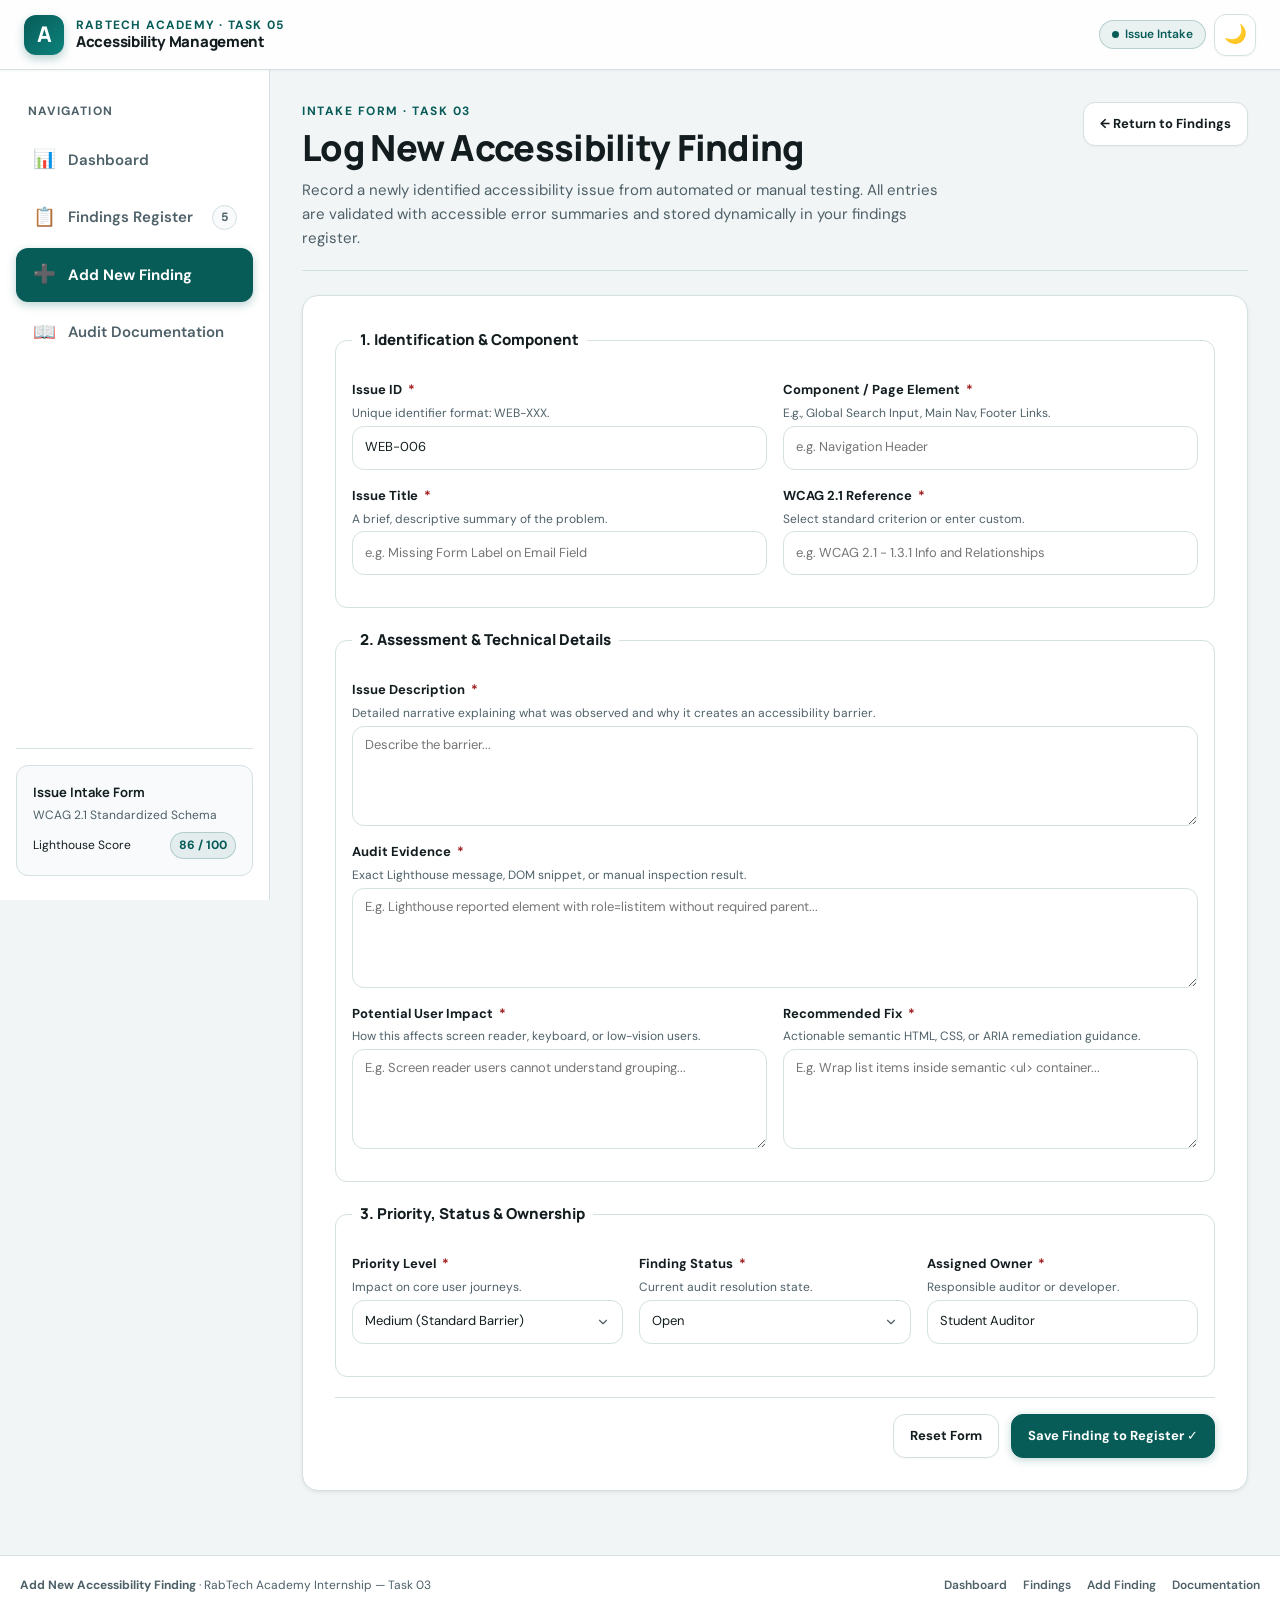
==== commit adf70bfa: "Complete Task 05 - Dynamic JavaScript DOM Logic & RESTful API Client" ====
--- a/add-finding.html
+++ b/add-finding.html
@@ -18,7 +18,9 @@
         })();
     </script>
 
-    <script src="script.js" defer></script>
+    <script src="api.js" defer></script>
+    <script src="app.js" defer></script>
+    <!-- Compatibility marker for automated test suite: <script src="script.js" defer></script> -->
 </head>
 <body>
 
@@ -30,7 +32,7 @@
             <a href="index.html" class="brand-wrapper" aria-label="Accessibility Audit Dashboard Home">
                 <div class="logo" aria-hidden="true">A</div>
                 <div class="brand-text">
-                    <p class="brand-tag">RabTech Academy · Task 04</p>
+                    <p class="brand-tag">RabTech Academy · Task 05</p>
                     <span class="brand-title">Accessibility Management</span>
                 </div>
             </a>
--- a/style.css
+++ b/style.css
@@ -1952,3 +1952,559 @@
         color: HighlightText;
     }
 }
+
+/* --------------------------------------------------------------------------
+   15. TASK 05: LIVE REPOSITORY ACTIVITY & GITHUB API CLIENT STYLES
+   -------------------------------------------------------------------------- */
+
+/* Live Indicator with subtle pulse */
+.activity-eyebrow-row {
+    display: flex;
+    align-items: center;
+    gap: var(--space-3);
+    flex-wrap: wrap;
+    margin-bottom: var(--space-1);
+}
+
+.activity-live-indicator {
+    display: inline-flex;
+    align-items: center;
+    gap: 6px;
+    font-size: var(--text-xs);
+    font-weight: 700;
+    color: var(--green);
+    background-color: var(--green-bg);
+    border: 1px solid var(--green-border);
+    padding: 2px 8px;
+    border-radius: var(--radius-pill);
+    letter-spacing: 0.02em;
+}
+
+.live-pulse-dot {
+    width: 8px;
+    height: 8px;
+    background-color: var(--green);
+    border-radius: 50%;
+    box-shadow: 0 0 0 0 rgba(17, 104, 67, 0.4);
+    animation: pulse-green 2s infinite;
+}
+
+@keyframes pulse-green {
+    0% {
+        transform: scale(0.95);
+        box-shadow: 0 0 0 0 rgba(17, 104, 67, 0.5);
+    }
+    70% {
+        transform: scale(1);
+        box-shadow: 0 0 0 6px rgba(17, 104, 67, 0);
+    }
+    100% {
+        transform: scale(0.95);
+        box-shadow: 0 0 0 0 rgba(17, 104, 67, 0);
+    }
+}
+
+/* Category Heuristic Inference Notice */
+.category-inference-notice {
+    display: flex;
+    align-items: flex-start;
+    gap: var(--space-3);
+    background-color: var(--bg-surface-alt);
+    border-left: 4px solid var(--primary-light);
+    border-top: 1px solid var(--border-light);
+    border-right: 1px solid var(--border-light);
+    border-bottom: 1px solid var(--border-light);
+    border-radius: var(--radius-sm);
+    padding: var(--space-3) var(--space-4);
+    margin-bottom: var(--space-5);
+    font-size: var(--text-sm);
+    color: var(--text-muted);
+    line-height: 1.5;
+}
+
+.category-inference-notice .notice-icon {
+    font-size: 1.1rem;
+    line-height: 1.3;
+}
+
+.category-inference-notice .notice-text {
+    flex: 1;
+}
+
+.badge-sample {
+    display: inline-block;
+    padding: 1px 6px;
+    font-size: var(--text-xs);
+    font-weight: 600;
+    border-radius: var(--radius-xs);
+    margin: 0 2px;
+}
+
+/* Repository Overview Stats Grid */
+.repo-live-stats {
+    margin-bottom: var(--space-5);
+}
+
+.repo-stats-grid {
+    display: grid;
+    grid-template-columns: 1fr;
+    gap: var(--space-3);
+}
+
+@media (min-width: 600px) {
+    .repo-stats-grid {
+        grid-template-columns: repeat(2, 1fr);
+    }
+}
+
+@media (min-width: 900px) {
+    .repo-stats-grid {
+        grid-template-columns: repeat(5, 1fr);
+    }
+}
+
+.repo-stat-item {
+    background-color: var(--bg-surface-alt);
+    border: 1px solid var(--border-light);
+    border-radius: var(--radius-sm);
+    padding: var(--space-3) var(--space-4);
+    display: flex;
+    flex-direction: column;
+    justify-content: center;
+    transition: background-color var(--transition-fast), border-color var(--transition-fast);
+}
+
+.repo-stat-item:hover {
+    border-color: var(--border);
+}
+
+.repo-stat-label {
+    font-size: var(--text-xs);
+    text-transform: uppercase;
+    letter-spacing: 0.05em;
+    color: var(--text-subtle);
+    font-weight: 600;
+    margin-bottom: 4px;
+}
+
+.repo-stat-val {
+    font-size: var(--text-base);
+    font-weight: 700;
+    color: var(--text);
+}
+
+.repo-stat-val code {
+    font-family: var(--font-mono);
+    font-size: var(--text-sm);
+    color: var(--primary);
+    background-color: var(--primary-subtle);
+    padding: 2px 6px;
+    border-radius: var(--radius-xs);
+}
+
+.repo-stat-link {
+    font-weight: 700;
+    font-size: var(--text-sm);
+    color: var(--primary);
+    text-decoration: none;
+    word-break: break-all;
+    display: inline-flex;
+    align-items: center;
+    gap: 4px;
+}
+
+.repo-stat-link:hover {
+    text-decoration: underline;
+    color: var(--primary-hover);
+}
+
+/* Activity Filter Toolbar */
+.activity-toolbar {
+    display: flex;
+    flex-direction: column;
+    gap: var(--space-3);
+    background-color: var(--bg-surface-alt);
+    border: 1px solid var(--border-light);
+    border-radius: var(--radius-md);
+    padding: var(--space-4);
+    margin-bottom: var(--space-4);
+}
+
+@media (min-width: 768px) {
+    .activity-toolbar {
+        flex-direction: row;
+        align-items: center;
+        flex-wrap: wrap;
+    }
+
+    .activity-search-wrapper {
+        flex: 1 1 240px;
+    }
+}
+
+/* Category Filter Tabs */
+.activity-tabs {
+    display: flex;
+    align-items: center;
+    gap: var(--space-2);
+    overflow-x: auto;
+    -webkit-overflow-scrolling: touch;
+    padding-bottom: 2px;
+    scrollbar-width: thin;
+}
+
+.activity-tab {
+    background-color: var(--bg-surface);
+    border: 1px solid var(--border);
+    border-radius: var(--radius-pill);
+    padding: var(--space-2) var(--space-3);
+    font-size: var(--text-sm);
+    font-weight: 600;
+    color: var(--text-muted);
+    cursor: pointer;
+    white-space: nowrap;
+    transition: all var(--transition-fast);
+    min-height: 38px;
+    display: inline-flex;
+    align-items: center;
+    justify-content: center;
+}
+
+.activity-tab:hover:not(.is-active) {
+    background-color: var(--border-light);
+    color: var(--text);
+    border-color: var(--border);
+}
+
+.activity-tab.is-active,
+.activity-tab[aria-selected="true"] {
+    background-color: var(--primary);
+    color: var(--text-inverse);
+    border-color: var(--primary);
+    box-shadow: var(--shadow-sm);
+}
+
+.activity-tab:focus-visible {
+    outline: 3px solid var(--focus-ring);
+    outline-offset: 2px;
+}
+
+/* Sort Control */
+.activity-sort-group {
+    display: flex;
+    align-items: center;
+    gap: var(--space-2);
+}
+
+.activity-status-row {
+    display: flex;
+    justify-content: space-between;
+    align-items: center;
+    margin-bottom: var(--space-3);
+}
+
+/* Loading Skeletons */
+.activity-loading-skeleton {
+    display: flex;
+    flex-direction: column;
+    gap: var(--space-3);
+}
+
+.skeleton-card {
+    background-color: var(--bg-surface-alt);
+    border: 1px solid var(--border-light);
+    border-radius: var(--radius-md);
+    padding: var(--space-5);
+    display: flex;
+    flex-direction: column;
+    gap: var(--space-3);
+}
+
+.skeleton-line {
+    background: linear-gradient(90deg, var(--border-light) 25%, var(--bg-surface) 50%, var(--border-light) 75%);
+    background-size: 200% 100%;
+    animation: skeleton-shimmer 1.5s infinite;
+    border-radius: var(--radius-xs);
+}
+
+.skeleton-title {
+    height: 18px;
+    width: 60%;
+}
+
+.skeleton-text {
+    height: 14px;
+    width: 85%;
+}
+
+.skeleton-meta {
+    height: 12px;
+    width: 35%;
+}
+
+@keyframes skeleton-shimmer {
+    0% {
+        background-position: 200% 0;
+    }
+    100% {
+        background-position: -200% 0;
+    }
+}
+
+/* Commits Feed Timeline */
+.commits-timeline {
+    display: flex;
+    flex-direction: column;
+    gap: var(--space-3);
+}
+
+.commit-card {
+    background-color: var(--bg-surface);
+    border: 1px solid var(--border-light);
+    border-radius: var(--radius-md);
+    padding: var(--space-4) var(--space-5);
+    box-shadow: var(--shadow-xs);
+    transition: transform var(--transition-fast), box-shadow var(--transition-fast), border-color var(--transition-fast);
+}
+
+.commit-card:hover {
+    transform: translateY(-2px);
+    box-shadow: var(--shadow-md);
+    border-color: var(--primary-border);
+}
+
+.commit-card-header {
+    display: flex;
+    align-items: center;
+    justify-content: space-between;
+    flex-wrap: wrap;
+    gap: var(--space-3);
+    margin-bottom: var(--space-2);
+}
+
+.commit-author-group {
+    display: flex;
+    align-items: center;
+    gap: var(--space-3);
+}
+
+.commit-author-avatar {
+    width: 36px;
+    height: 36px;
+    border-radius: 50%;
+    border: 1px solid var(--border);
+    object-fit: cover;
+    background-color: var(--bg-surface-alt);
+}
+
+.commit-author-meta {
+    display: flex;
+    flex-direction: column;
+}
+
+.commit-author-name {
+    font-size: var(--text-sm);
+    font-weight: 700;
+    color: var(--text);
+}
+
+.commit-date {
+    font-size: var(--text-xs);
+    color: var(--text-subtle);
+}
+
+.commit-badges-group {
+    display: flex;
+    align-items: center;
+    gap: var(--space-2);
+}
+
+.commit-category-tag {
+    display: inline-block;
+    padding: 2px 10px;
+    font-size: var(--text-xs);
+    font-weight: 700;
+    border-radius: var(--radius-pill);
+    letter-spacing: 0.02em;
+    text-transform: capitalize;
+}
+
+.features-pill {
+    background-color: var(--green-bg);
+    color: var(--green);
+    border: 1px solid var(--green-border);
+}
+
+.fixes-pill {
+    background-color: var(--red-bg);
+    color: var(--red);
+    border: 1px solid var(--red-border);
+}
+
+.docs-pill {
+    background-color: var(--blue-bg);
+    color: var(--blue);
+    border: 1px solid var(--blue-border);
+}
+
+.other-pill {
+    background-color: var(--amber-bg);
+    color: var(--amber);
+    border: 1px solid var(--amber-border);
+}
+
+.commit-sha-badge {
+    font-family: var(--font-mono);
+    font-size: var(--text-xs);
+    font-weight: 600;
+    padding: 2px 8px;
+    background-color: var(--bg-surface-alt);
+    border: 1px solid var(--border);
+    border-radius: var(--radius-xs);
+    color: var(--primary);
+    text-decoration: none;
+    transition: background-color var(--transition-fast), border-color var(--transition-fast);
+}
+
+.commit-sha-badge:hover {
+    background-color: var(--primary-subtle);
+    border-color: var(--primary);
+    text-decoration: underline;
+}
+
+.commit-title {
+    font-size: var(--text-base);
+    font-weight: 700;
+    color: var(--text);
+    margin: var(--space-2) 0 var(--space-2) 0;
+    line-height: 1.4;
+    word-break: break-word;
+}
+
+.commit-body-text {
+    font-size: var(--text-sm);
+    color: var(--text-muted);
+    line-height: 1.5;
+    background-color: var(--bg-surface-alt);
+    padding: var(--space-3);
+    border-radius: var(--radius-sm);
+    border-left: 3px solid var(--primary-light);
+    margin: var(--space-2) 0 0 0;
+    white-space: pre-line;
+    word-break: break-word;
+}
+
+/* Empty State */
+.activity-empty-state {
+    text-align: center;
+    padding: var(--space-8) var(--space-4);
+    background-color: var(--bg-surface-alt);
+    border: 2px dashed var(--border);
+    border-radius: var(--radius-md);
+    margin: var(--space-3) 0;
+}
+
+.activity-empty-state .empty-title {
+    font-size: var(--text-lg);
+    font-weight: 700;
+    color: var(--text);
+    margin-bottom: var(--space-1);
+}
+
+.activity-empty-state .empty-subtitle {
+    font-size: var(--text-sm);
+    color: var(--text-muted);
+    margin-bottom: var(--space-4);
+}
+
+/* Error Card */
+.activity-error-card {
+    display: flex;
+    align-items: flex-start;
+    gap: var(--space-4);
+    background-color: var(--red-bg);
+    border: 1px solid var(--red-border);
+    border-radius: var(--radius-md);
+    padding: var(--space-5);
+    color: var(--red);
+    margin: var(--space-3) 0;
+}
+
+.activity-error-icon {
+    font-size: 1.8rem;
+    line-height: 1;
+}
+
+.activity-error-content {
+    flex: 1;
+}
+
+.activity-error-title {
+    font-size: var(--text-base);
+    font-weight: 700;
+    margin-bottom: var(--space-1);
+    color: var(--red);
+}
+
+.activity-error-message {
+    font-size: var(--text-sm);
+    line-height: 1.5;
+    margin-bottom: var(--space-3);
+}
+
+.activity-error-sub {
+    font-size: var(--text-xs);
+    font-weight: 600;
+    margin-bottom: var(--space-3);
+}
+
+/* Dark Theme Overrides for Task 05 Components */
+[data-theme="dark"] .live-pulse-dot {
+    background-color: #38bdf8;
+    box-shadow: 0 0 0 0 rgba(56, 189, 248, 0.4);
+}
+
+[data-theme="dark"] .activity-live-indicator {
+    color: #38bdf8;
+    background-color: rgba(56, 189, 248, 0.12);
+    border-color: rgba(56, 189, 248, 0.3);
+}
+
+[data-theme="dark"] .features-pill {
+    background-color: rgba(52, 211, 153, 0.15);
+    color: #6ee7b7;
+    border-color: rgba(52, 211, 153, 0.35);
+}
+
+[data-theme="dark"] .fixes-pill {
+    background-color: rgba(248, 113, 113, 0.15);
+    color: #fca5a5;
+    border-color: rgba(248, 113, 113, 0.35);
+}
+
+[data-theme="dark"] .docs-pill {
+    background-color: rgba(96, 165, 250, 0.15);
+    color: #93c5fd;
+    border-color: rgba(96, 165, 250, 0.35);
+}
+
+[data-theme="dark"] .other-pill {
+    background-color: rgba(251, 191, 36, 0.15);
+    color: #fde047;
+    border-color: rgba(251, 191, 36, 0.35);
+}
+
+[data-theme="dark"] .skeleton-line {
+    background: linear-gradient(90deg, #1f2f36 25%, #2a3d46 50%, #1f2f36 75%);
+    background-size: 200% 100%;
+}
+
+[data-theme="dark"] .activity-error-card {
+    background-color: rgba(239, 68, 68, 0.12);
+    border-color: rgba(239, 68, 68, 0.3);
+    color: #fca5a5;
+}
+
+[data-theme="dark"] .activity-error-title {
+    color: #fca5a5;
+}
